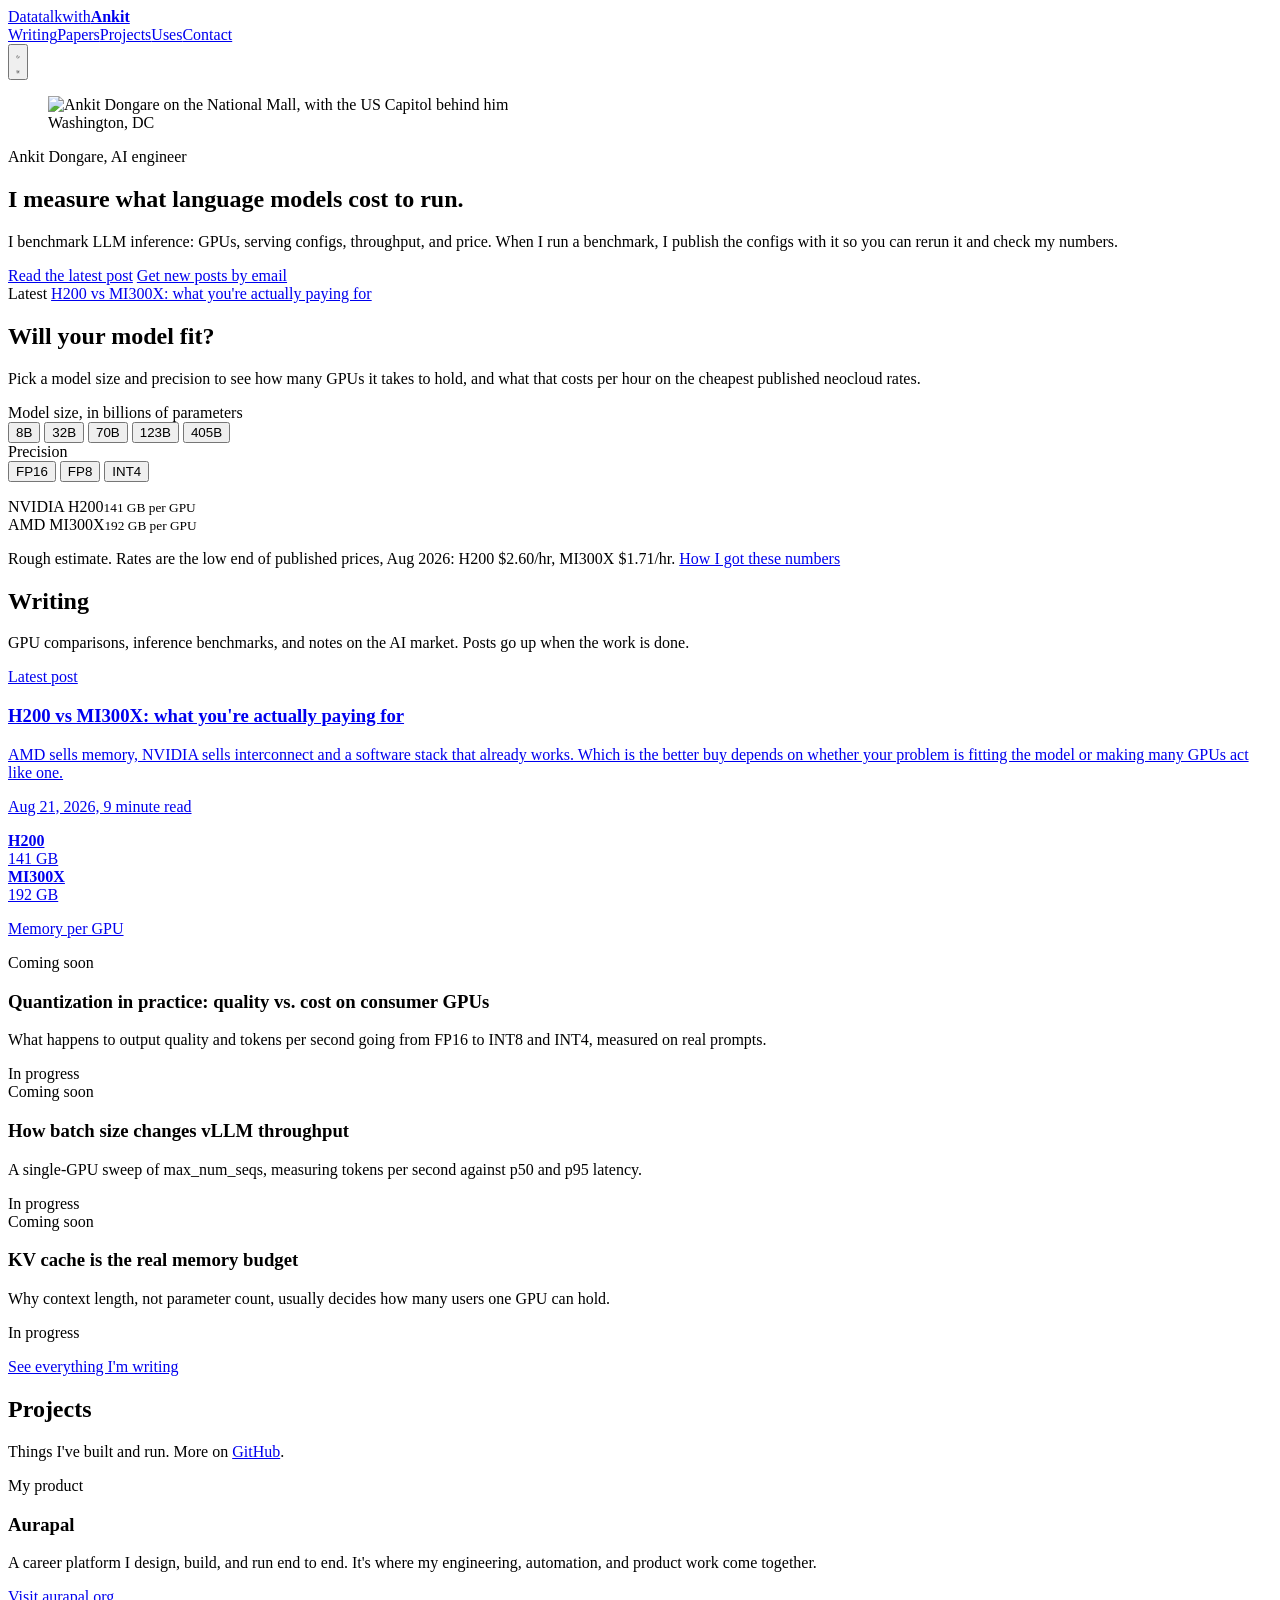
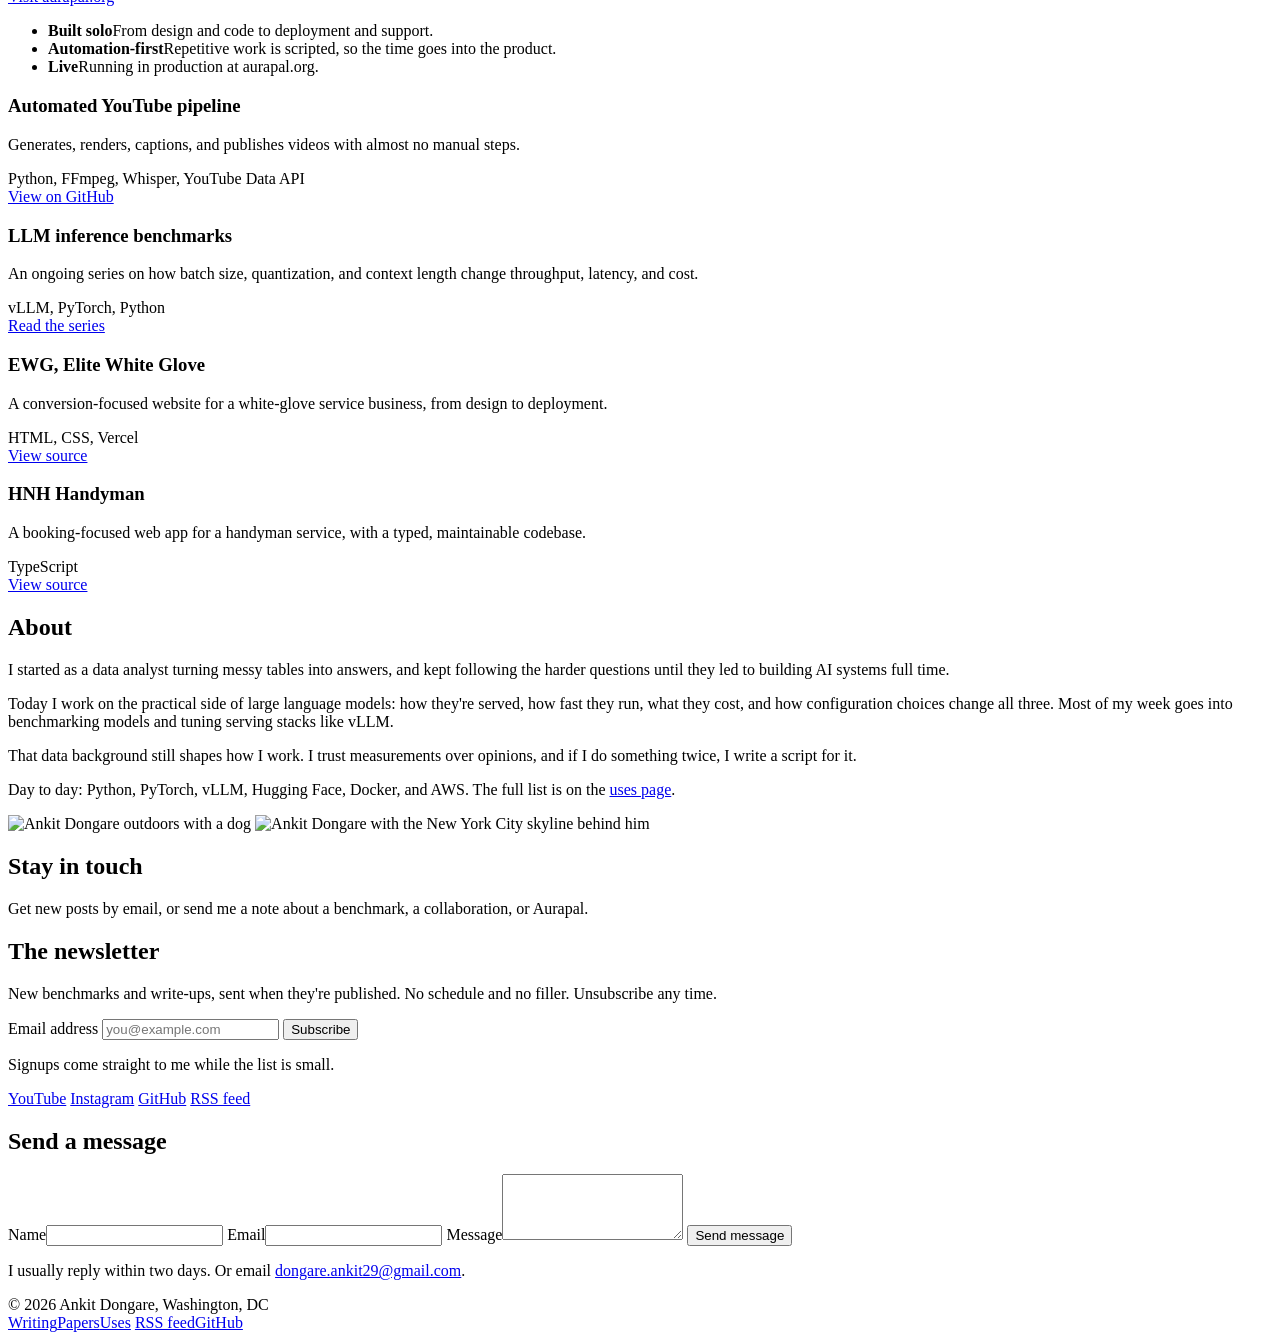
==== datatalkwithankit/index.html @ fe9b24dc "Fix redirect loop: use www as the primary domain Vercel's domain settings already redirect the apex " ====
<!doctype html>
<html lang="en">
<head>
<meta charset="utf-8">
<meta name="viewport" content="width=device-width, initial-scale=1">
<title>Ankit Dongare · AI engineer benchmarking LLM inference</title>
<meta name="description" content="Ankit Dongare is an AI engineer in Washington, DC who benchmarks LLM inference: GPUs, serving configs, throughput and price, published with the configs that produced them.">
<meta name="author" content="Ankit Dongare">
<link rel="canonical" href="https://www.datatalkwithankit.com/">
<meta name="theme-color" content="#0C0B14">
<link rel="icon" href="/favicon.svg" type="image/svg+xml">
<link rel="apple-touch-icon" href="/apple-touch-icon.png">
<link rel="alternate" type="application/rss+xml" title="DatatalkwithAnkit" href="/rss.xml">
<meta property="og:type" content="website">
<meta property="og:site_name" content="DatatalkwithAnkit">
<meta property="og:title" content="Ankit Dongare · AI engineer benchmarking LLM inference">
<meta property="og:description" content="Ankit Dongare is an AI engineer in Washington, DC who benchmarks LLM inference: GPUs, serving configs, throughput and price, published with the configs that produced them.">
<meta property="og:url" content="https://www.datatalkwithankit.com/">
<meta property="og:image" content="https://www.datatalkwithankit.com/og-image.png">
<meta property="og:image:width" content="1200">
<meta property="og:image:height" content="630">
<meta name="twitter:card" content="summary_large_image">
<meta name="twitter:title" content="Ankit Dongare · AI engineer benchmarking LLM inference">
<meta name="twitter:description" content="Ankit Dongare is an AI engineer in Washington, DC who benchmarks LLM inference: GPUs, serving configs, throughput and price, published with the configs that produced them.">
<meta name="twitter:image" content="https://www.datatalkwithankit.com/og-image.png">
<script>try{if(localStorage.getItem('theme')==='light')document.documentElement.setAttribute('data-theme','light')}catch(e){}</script>
<link rel="preconnect" href="https://fonts.googleapis.com">
<link rel="preconnect" href="https://fonts.gstatic.com" crossorigin>
<link rel="stylesheet" href="https://fonts.googleapis.com/css2?family=IBM+Plex+Mono:wght@400;500&family=IBM+Plex+Sans+Condensed:wght@500;600;700&family=IBM+Plex+Sans:ital,wght@0,400;0,500;0,600;1,400&display=swap">
<link rel="stylesheet" href="/style.css">
<script defer src="/_vercel/insights/script.js"></script>
<script type="application/ld+json">{"@context": "https://schema.org", "@type": "Person", "name": "Ankit Dongare", "url": "https://www.datatalkwithankit.com", "jobTitle": "AI Engineer", "image": "https://www.datatalkwithankit.com/images/ankit-hero.jpg", "sameAs": ["https://github.com/Ankycritica", "https://youtube.com/@datatalkwithankit", "https://instagram.com/datatalkwithankit", "https://aurapal.org"]}</script>
</head>
<body>
<header class="site-head">
  <div class="wrap head-inner">
    <a class="wordmark" href="/" aria-label="DatatalkwithAnkit, home">Datatalkwith<b>Ankit</b></a>
    <nav class="nav" aria-label="Main"><a href="/blog">Writing</a><a href="/papers">Papers</a><a href="/#projects">Projects</a><a href="/uses">Uses</a><a href="/#contact">Contact</a></nav>
      <button class="theme" type="button" aria-label="Switch between light and dark theme">
        <svg class="moon" viewBox="0 0 24 24" fill="none" stroke="currentColor" stroke-width="1.8" stroke-linecap="round" stroke-linejoin="round" aria-hidden="true"><path d="M21 12.8A9 9 0 1 1 11.2 3a7 7 0 0 0 9.8 9.8z"/></svg>
        <svg class="sun" viewBox="0 0 24 24" fill="none" stroke="currentColor" stroke-width="1.8" stroke-linecap="round" aria-hidden="true"><circle cx="12" cy="12" r="4.2"/><path d="M12 2v2.2M12 19.8V22M4.9 4.9l1.6 1.6M17.5 17.5l1.6 1.6M2 12h2.2M19.8 12H22M4.9 19.1l1.6-1.6M17.5 6.5l1.6-1.6"/></svg>
      </button>
  </div>
</header>
<main>
<section class="hero">
  <div class="wrap hero-grid">
    <figure class="portrait">
      <img src="/images/ankit-hero.jpg" alt="Ankit Dongare on the National Mall, with the US Capitol behind him" width="1000" height="1250" fetchpriority="high">
      <figcaption>Washington, DC</figcaption>
    </figure>
    <div>
      <p class="hero-who">Ankit Dongare, AI engineer</p>
      <h1>I measure what language models cost to run.</h1>
      <p class="hero-lede">I benchmark LLM inference: GPUs, serving configs, throughput, and price. When I run a benchmark, I publish the configs with it so you can rerun it and check my numbers.</p>
      <div class="hero-actions">
        <a class="btn solid" href="/posts/h200-vs-mi300x">Read the latest post</a>
        <a class="btn" href="#contact">Get new posts by email</a>
      </div>
      <div class="latest">
        <span>Latest</span>
        <a href="/posts/h200-vs-mi300x">H200 vs MI300X: what you're actually paying for</a>
      </div>
    </div>
  </div>
</section>

<section class="section" id="fit-section" aria-labelledby="fit-title">
  <div class="wrap">
    <div class="sec-head">
      <h2 id="fit-title">Will your model fit?</h2>
      <p>Pick a model size and precision to see how many GPUs it takes to hold, and what that costs per hour on the cheapest published neocloud rates.</p>
    </div>
    <div class="fit" id="fit">
      <div class="fit-controls">
        <div>
          <span class="ctl-label" id="lbl-size">Model size, in billions of parameters</span>
          <div class="seg" id="fit-size" role="group" aria-labelledby="lbl-size">
            <button type="button" data-v="8" aria-pressed="false">8B</button>
            <button type="button" data-v="32" aria-pressed="false">32B</button>
            <button type="button" data-v="70" aria-pressed="true">70B</button>
            <button type="button" data-v="123" aria-pressed="false">123B</button>
            <button type="button" data-v="405" aria-pressed="false">405B</button>
          </div>
        </div>
        <div>
          <span class="ctl-label" id="lbl-prec">Precision</span>
          <div class="seg" id="fit-prec" role="group" aria-labelledby="lbl-prec">
            <button type="button" data-v="fp16" aria-pressed="true">FP16</button>
            <button type="button" data-v="fp8" aria-pressed="false">FP8</button>
            <button type="button" data-v="int4" aria-pressed="false">INT4</button>
          </div>
        </div>
      </div>
      <p class="fit-need" id="fit-need" aria-live="polite"></p>
      <div class="fit-row h200" id="fit-h200">
        <div class="fit-name">NVIDIA H200<small>141 GB per GPU</small></div>
        <div class="fit-blocks"></div>
        <div class="fit-out"></div>
      </div>
      <div class="fit-row mi" id="fit-mi">
        <div class="fit-name">AMD MI300X<small>192 GB per GPU</small></div>
        <div class="fit-blocks"></div>
        <div class="fit-out"></div>
      </div>
      <div class="fit-foot">
        <p id="fit-best" aria-live="polite"></p>
        <p>Rough estimate. Rates are the low end of published prices, Aug 2026: H200 $2.60/hr, MI300X $1.71/hr. <a class="link" href="/posts/h200-vs-mi300x">How I got these numbers</a></p>
      </div>
    </div>
  </div>
</section>

<section class="section" id="writing" aria-labelledby="writing-title">
  <div class="wrap">
    <div class="sec-head">
      <h2 id="writing-title">Writing</h2>
      <p>GPU comparisons, inference benchmarks, and notes on the AI market. Posts go up when the work is done.</p>
    </div>
    <a class="feature" href="/posts/h200-vs-mi300x">
      <div>
        <p class="kicker">Latest post</p>
        <h3>H200 vs MI300X: what you're actually paying for</h3>
        <p>AMD sells memory, NVIDIA sells interconnect and a software stack that already works. Which is the better buy depends on whether your problem is fitting the model or making many GPUs act like one.</p>
        <p class="byline">Aug 21, 2026, 9 minute read</p>
      </div>
      <div class="mini-chart" aria-label="Memory per GPU: H200 141 GB, MI300X 192 GB">
        <div class="mc-row"><b>H200</b><div class="mc-track"><div class="mc-fill v" style="width:73%"></div></div><span>141 GB</span></div>
        <div class="mc-row"><b>MI300X</b><div class="mc-track"><div class="mc-fill c" style="width:100%"></div></div><span>192 GB</span></div>
        <p class="mc-cap">Memory per GPU</p>
      </div>
    </a>
    <div class="posts">
<div class="post-row" data-tags="quantization benchmarking">
  <span class="when">Coming soon</span>
  <div><h3>Quantization in practice: quality vs. cost on consumer GPUs</h3><p>What happens to output quality and tokens per second going from FP16 to INT8 and INT4, measured on real prompts.</p></div>
  <span class="status">In progress</span>
</div>
<div class="post-row" data-tags="vllm benchmarking">
  <span class="when">Coming soon</span>
  <div><h3>How batch size changes vLLM throughput</h3><p>A single-GPU sweep of max_num_seqs, measuring tokens per second against p50 and p95 latency.</p></div>
  <span class="status">In progress</span>
</div>
<div class="post-row" data-tags="vllm memory">
  <span class="when">Coming soon</span>
  <div><h3>KV cache is the real memory budget</h3><p>Why context length, not parameter count, usually decides how many users one GPU can hold.</p></div>
  <span class="status">In progress</span>
</div>
    </div>
    <p class="more"><a class="link" href="/blog">See everything I'm writing</a></p>
  </div>
</section>

<section class="section" id="projects" aria-labelledby="projects-title">
  <div class="wrap">
    <div class="sec-head">
      <h2 id="projects-title">Projects</h2>
      <p>Things I've built and run. More on <a class="link" href="https://github.com/Ankycritica">GitHub</a>.</p>
    </div>
    <div class="aurapal">
      <div>
        <p class="kicker">My product</p>
        <h3>Aurapal</h3>
        <p>A career platform I design, build, and run end to end. It's where my engineering, automation, and product work come together.</p>
        <a class="btn solid" href="https://aurapal.org">Visit aurapal.org</a>
      </div>
      <ul>
        <li><strong>Built solo</strong>From design and code to deployment and support.</li>
        <li><strong>Automation-first</strong>Repetitive work is scripted, so the time goes into the product.</li>
        <li><strong>Live</strong>Running in production at aurapal.org.</li>
      </ul>
    </div>
    <div class="proj">
      <h3>Automated YouTube pipeline</h3>
      <div><p>Generates, renders, captions, and publishes videos with almost no manual steps.</p><span class="tech">Python, FFmpeg, Whisper, YouTube Data API</span></div>
      <a class="link" href="https://github.com/Ankycritica">View on GitHub</a>
    </div>
    <div class="proj">
      <h3>LLM inference benchmarks</h3>
      <div><p>An ongoing series on how batch size, quantization, and context length change throughput, latency, and cost.</p><span class="tech">vLLM, PyTorch, Python</span></div>
      <a class="link" href="/blog">Read the series</a>
    </div>
    <div class="proj">
      <h3>EWG, Elite White Glove</h3>
      <div><p>A conversion-focused website for a white-glove service business, from design to deployment.</p><span class="tech">HTML, CSS, Vercel</span></div>
      <a class="link" href="https://github.com/Ankycritica/EWG">View source</a>
    </div>
    <div class="proj">
      <h3>HNH Handyman</h3>
      <div><p>A booking-focused web app for a handyman service, with a typed, maintainable codebase.</p><span class="tech">TypeScript</span></div>
      <a class="link" href="https://github.com/Ankycritica/hnhHandyman">View source</a>
    </div>
  </div>
</section>

<section class="section" id="about" aria-labelledby="about-title">
  <div class="wrap">
    <div class="sec-head"><h2 id="about-title">About</h2></div>
    <div class="about-grid">
      <div class="about-text">
        <p>I started as a data analyst turning messy tables into answers, and kept following the harder questions until they led to building AI systems full time.</p>
        <p>Today I work on the practical side of large language models: how they're served, how fast they run, what they cost, and how configuration choices change all three. Most of my week goes into benchmarking models and tuning serving stacks like vLLM.</p>
        <p>That data background still shapes how I work. I trust measurements over opinions, and if I do something twice, I write a script for it.</p>
        <p class="stack-line">Day to day: Python, PyTorch, vLLM, Hugging Face, Docker, and AWS. The full list is on the <a class="link" href="/uses">uses page</a>.</p>
      </div>
      <div class="about-photos">
        <img src="/images/ankit-2.jpg" alt="Ankit Dongare outdoors with a dog" width="1600" height="1152" loading="lazy">
        <img src="/images/ankit-3.jpg" alt="Ankit Dongare with the New York City skyline behind him" width="1600" height="1152" loading="lazy">
      </div>
    </div>
  </div>
</section>

<section class="section" id="contact" aria-labelledby="contact-title">
  <div class="wrap">
    <div class="sec-head">
      <h2 id="contact-title">Stay in touch</h2>
      <p>Get new posts by email, or send me a note about a benchmark, a collaboration, or Aurapal.</p>
    </div>
    <div class="connect">
      <div class="panel" id="newsletter">
        <h2>The newsletter</h2>
        <p>New benchmarks and write-ups, sent when they're published. No schedule and no filler. Unsubscribe any time.</p>
        <form id="subscribe" class="inline-form" novalidate>
          <label class="sr-only" for="sub-email">Email address</label>
          <input id="sub-email" type="email" placeholder="you@example.com" autocomplete="email">
          <button class="btn solid" type="submit">Subscribe</button>
        </form>
        <p class="note">Signups come straight to me while the list is small.</p>
        <div class="socials">
          <a href="https://youtube.com/@datatalkwithankit">YouTube</a>
          <a href="https://instagram.com/datatalkwithankit">Instagram</a>
          <a href="https://github.com/Ankycritica">GitHub</a>
          <a href="/rss.xml">RSS feed</a>
        </div>
      </div>
      <form class="panel" id="contact-form" novalidate>
        <h2>Send a message</h2>
        <label class="field"><span>Name</span><input name="name" type="text" autocomplete="name"></label>
        <label class="field"><span>Email</span><input name="email" type="email" autocomplete="email"></label>
        <label class="field"><span>Message</span><textarea name="message" rows="4"></textarea></label>
        <button class="btn solid" type="submit">Send message</button>
        <p class="note">I usually reply within two days. Or email <a class="link" href="mailto:dongare.ankit29@gmail.com">dongare.ankit29@gmail.com</a>.</p>
      </form>
    </div>
  </div>
</section>
</main>
<footer class="site-foot">
  <div class="wrap foot-inner">
    <span>&copy; 2026 Ankit Dongare, Washington, DC</span>
    <nav aria-label="Footer">
      <a href="/blog">Writing</a><a href="/papers">Papers</a><a href="/uses">Uses</a>
      <a href="/rss.xml">RSS feed</a><a href="https://github.com/Ankycritica">GitHub</a>
    </nav>
  </div>
</footer>
<script src="/site.js" defer></script>
</body>
</html>
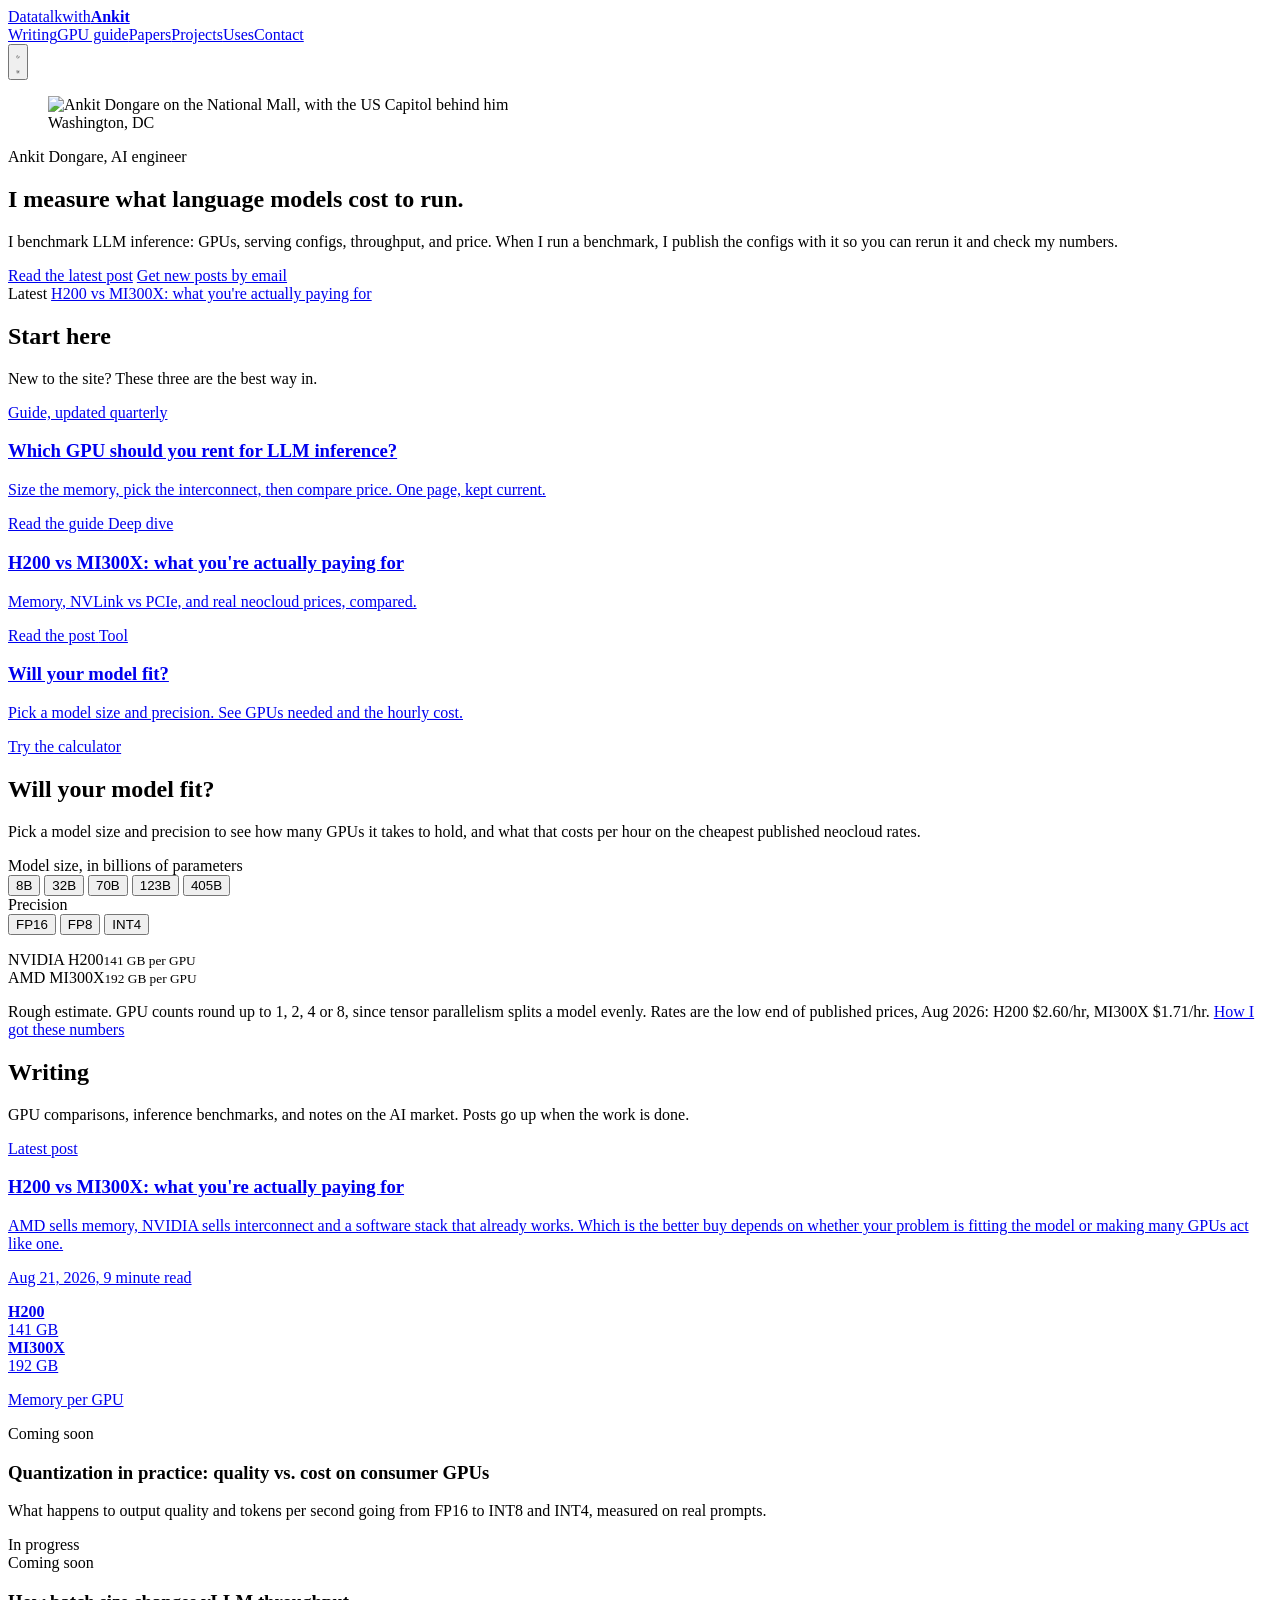
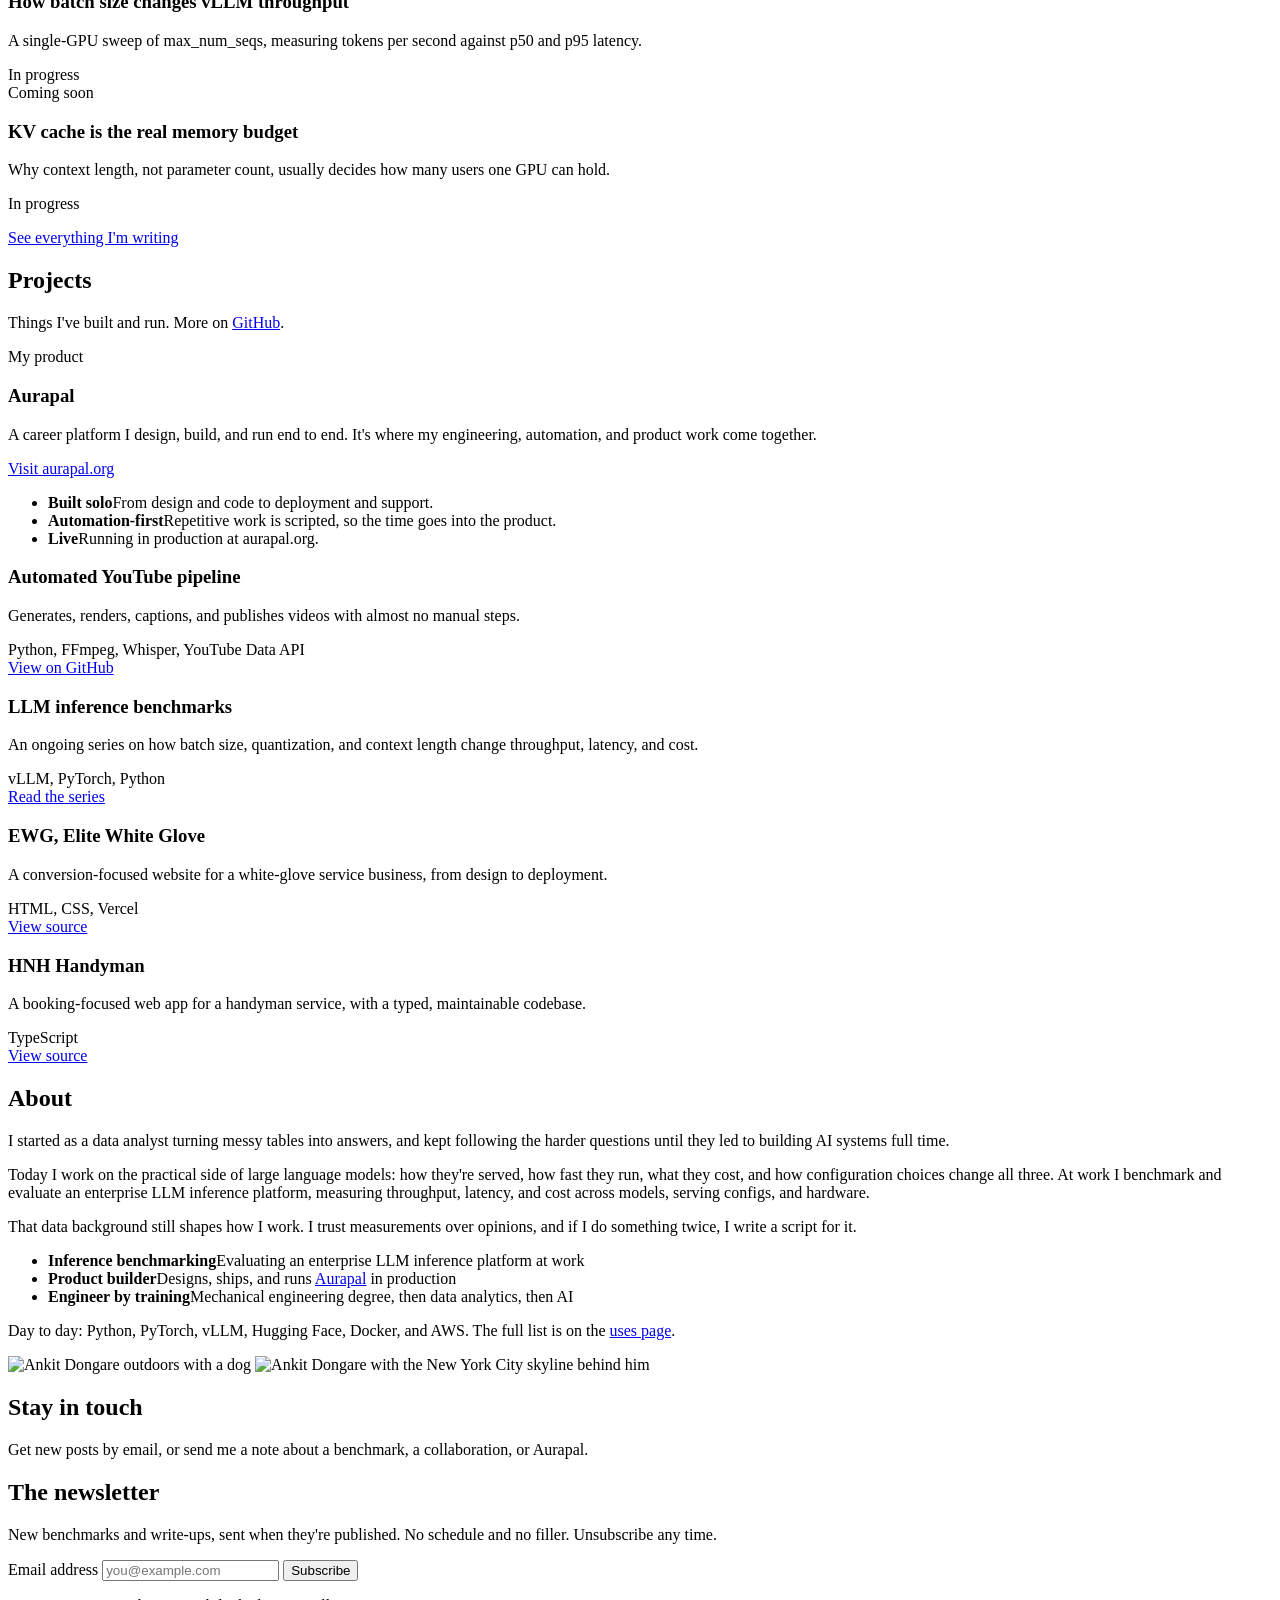
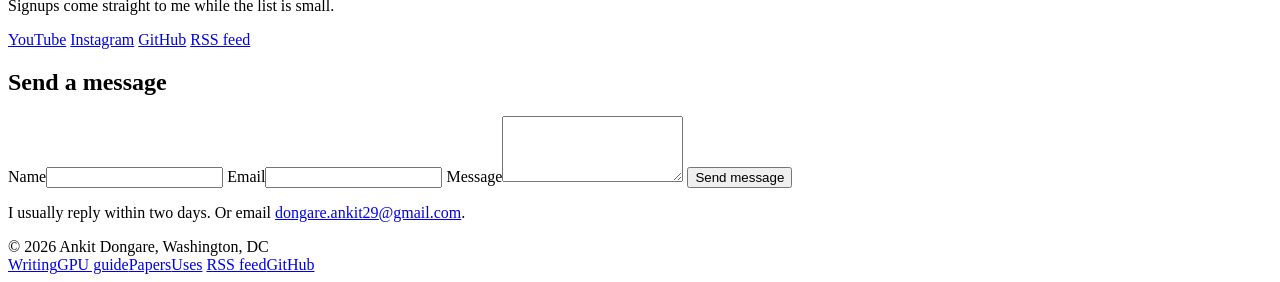
==== commit 0208b1a2: "Add GPU guide, Start here section, and credentials in About - New living guide at /gpu-guide: memory" ====
--- a/datatalkwithankit/index.html
+++ b/datatalkwithankit/index.html
@@ -35,7 +35,7 @@
 <header class="site-head">
   <div class="wrap head-inner">
     <a class="wordmark" href="/" aria-label="DatatalkwithAnkit, home">Datatalkwith<b>Ankit</b></a>
-    <nav class="nav" aria-label="Main"><a href="/blog">Writing</a><a href="/papers">Papers</a><a href="/#projects">Projects</a><a href="/uses">Uses</a><a href="/#contact">Contact</a></nav>
+    <nav class="nav" aria-label="Main"><a href="/blog">Writing</a><a href="/gpu-guide">GPU guide</a><a href="/papers">Papers</a><a href="/#projects">Projects</a><a href="/uses">Uses</a><a href="/#contact">Contact</a></nav>
       <button class="theme" type="button" aria-label="Switch between light and dark theme">
         <svg class="moon" viewBox="0 0 24 24" fill="none" stroke="currentColor" stroke-width="1.8" stroke-linecap="round" stroke-linejoin="round" aria-hidden="true"><path d="M21 12.8A9 9 0 1 1 11.2 3a7 7 0 0 0 9.8 9.8z"/></svg>
         <svg class="sun" viewBox="0 0 24 24" fill="none" stroke="currentColor" stroke-width="1.8" stroke-linecap="round" aria-hidden="true"><circle cx="12" cy="12" r="4.2"/><path d="M12 2v2.2M12 19.8V22M4.9 4.9l1.6 1.6M17.5 17.5l1.6 1.6M2 12h2.2M19.8 12H22M4.9 19.1l1.6-1.6M17.5 6.5l1.6-1.6"/></svg>
@@ -61,6 +61,35 @@
         <span>Latest</span>
         <a href="/posts/h200-vs-mi300x">H200 vs MI300X: what you're actually paying for</a>
       </div>
+    </div>
+  </div>
+</section>
+
+<section class="section start" aria-labelledby="start-title">
+  <div class="wrap">
+    <div class="sec-head">
+      <h2 id="start-title">Start here</h2>
+      <p>New to the site? These three are the best way in.</p>
+    </div>
+    <div class="start-grid">
+      <a class="start-card" href="/gpu-guide">
+        <span class="kicker">Guide, updated quarterly</span>
+        <h3>Which GPU should you rent for LLM inference?</h3>
+        <p>Size the memory, pick the interconnect, then compare price. One page, kept current.</p>
+        <span class="go">Read the guide</span>
+      </a>
+      <a class="start-card" href="/posts/h200-vs-mi300x">
+        <span class="kicker">Deep dive</span>
+        <h3>H200 vs MI300X: what you're actually paying for</h3>
+        <p>Memory, NVLink vs PCIe, and real neocloud prices, compared.</p>
+        <span class="go">Read the post</span>
+      </a>
+      <a class="start-card" href="#fit-section">
+        <span class="kicker">Tool</span>
+        <h3>Will your model fit?</h3>
+        <p>Pick a model size and precision. See GPUs needed and the hourly cost.</p>
+        <span class="go">Try the calculator</span>
+      </a>
     </div>
   </div>
 </section>
@@ -105,7 +134,7 @@
       </div>
       <div class="fit-foot">
         <p id="fit-best" aria-live="polite"></p>
-        <p>Rough estimate. Rates are the low end of published prices, Aug 2026: H200 $2.60/hr, MI300X $1.71/hr. <a class="link" href="/posts/h200-vs-mi300x">How I got these numbers</a></p>
+        <p>Rough estimate. GPU counts round up to 1, 2, 4 or 8, since tensor parallelism splits a model evenly. Rates are the low end of published prices, Aug 2026: H200 $2.60/hr, MI300X $1.71/hr. <a class="link" href="/posts/h200-vs-mi300x">How I got these numbers</a></p>
       </div>
     </div>
   </div>
@@ -199,8 +228,13 @@
     <div class="about-grid">
       <div class="about-text">
         <p>I started as a data analyst turning messy tables into answers, and kept following the harder questions until they led to building AI systems full time.</p>
-        <p>Today I work on the practical side of large language models: how they're served, how fast they run, what they cost, and how configuration choices change all three. Most of my week goes into benchmarking models and tuning serving stacks like vLLM.</p>
+        <p>Today I work on the practical side of large language models: how they're served, how fast they run, what they cost, and how configuration choices change all three. At work I benchmark and evaluate an enterprise LLM inference platform, measuring throughput, latency, and cost across models, serving configs, and hardware.</p>
         <p>That data background still shapes how I work. I trust measurements over opinions, and if I do something twice, I write a script for it.</p>
+        <ul class="creds">
+          <li><strong>Inference benchmarking</strong>Evaluating an enterprise LLM inference platform at work</li>
+          <li><strong>Product builder</strong>Designs, ships, and runs <a class="link" href="https://aurapal.org">Aurapal</a> in production</li>
+          <li><strong>Engineer by training</strong>Mechanical engineering degree, then data analytics, then AI</li>
+        </ul>
         <p class="stack-line">Day to day: Python, PyTorch, vLLM, Hugging Face, Docker, and AWS. The full list is on the <a class="link" href="/uses">uses page</a>.</p>
       </div>
       <div class="about-photos">
@@ -250,7 +284,7 @@
   <div class="wrap foot-inner">
     <span>&copy; 2026 Ankit Dongare, Washington, DC</span>
     <nav aria-label="Footer">
-      <a href="/blog">Writing</a><a href="/papers">Papers</a><a href="/uses">Uses</a>
+      <a href="/blog">Writing</a><a href="/gpu-guide">GPU guide</a><a href="/papers">Papers</a><a href="/uses">Uses</a>
       <a href="/rss.xml">RSS feed</a><a href="https://github.com/Ankycritica">GitHub</a>
     </nav>
   </div>
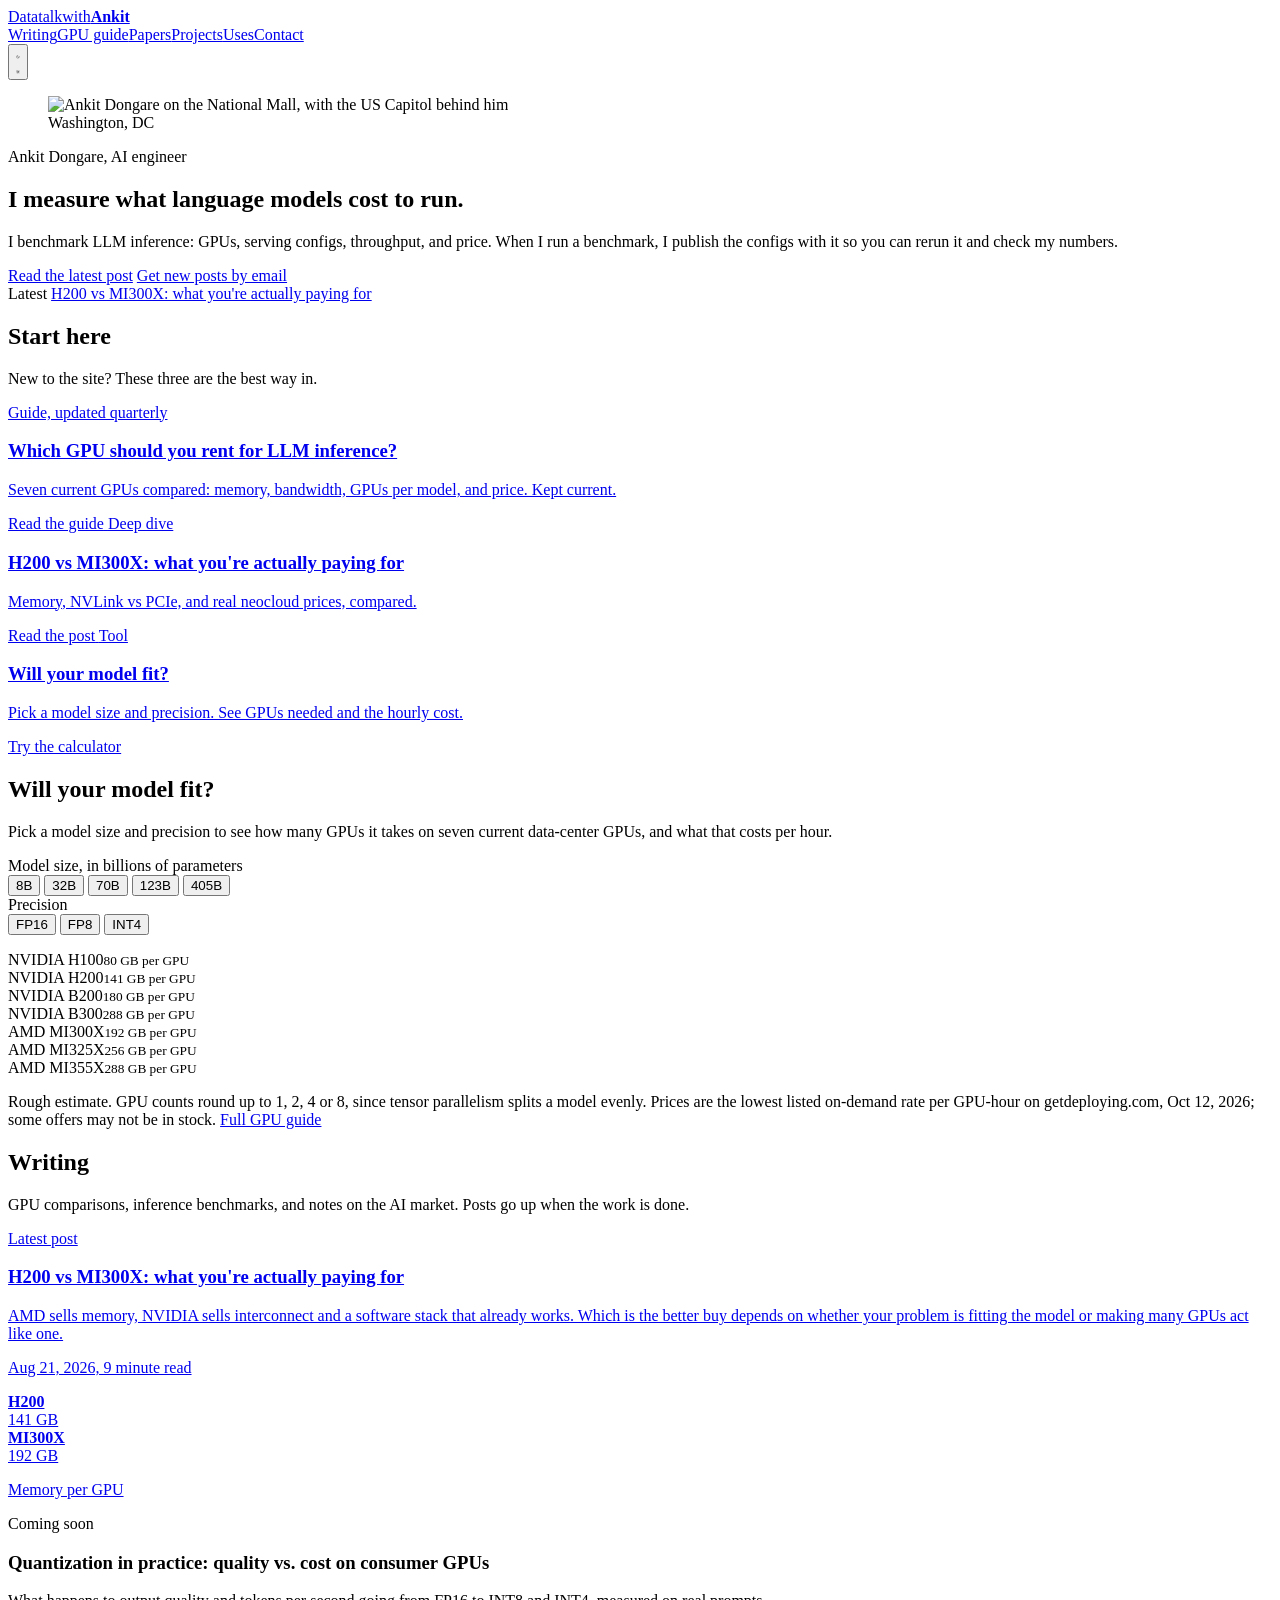
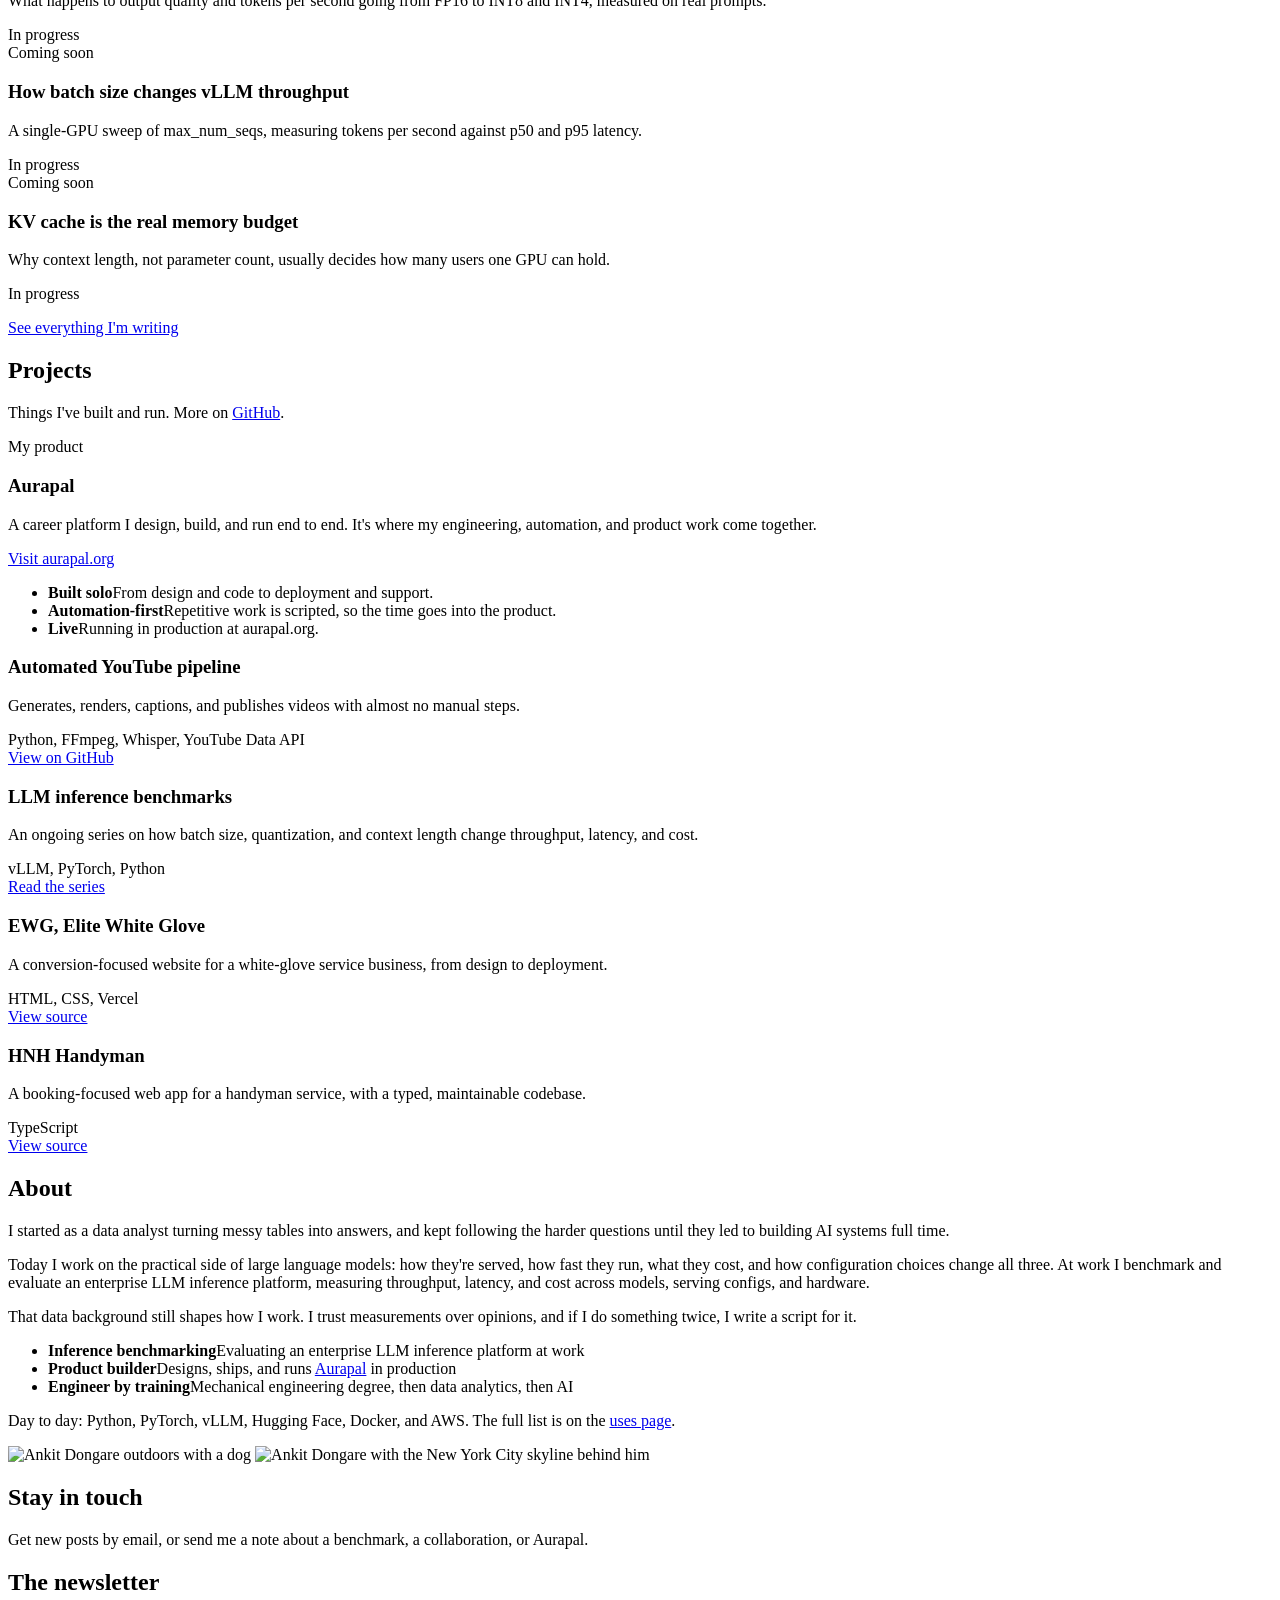
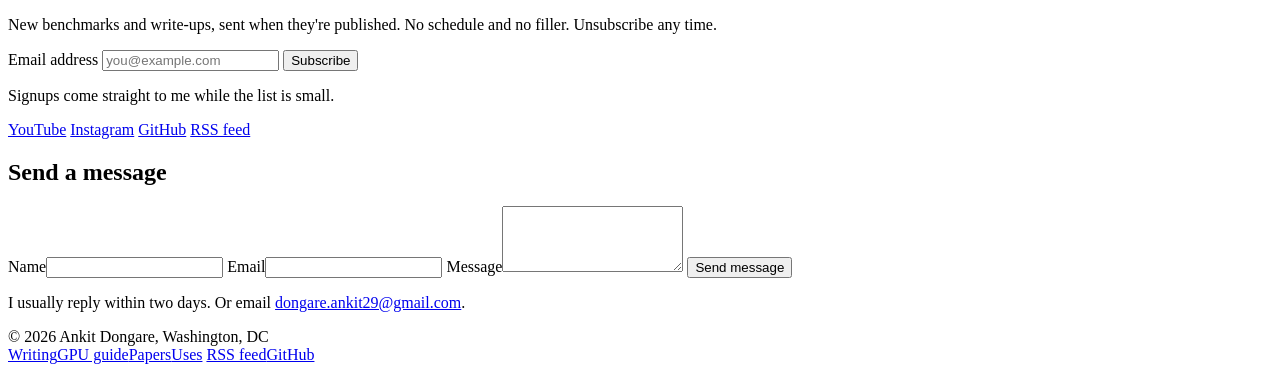
==== commit 683db9c0: "Cover 7 GPUs: add B200, B300, MI325X, MI355X - One GPU data list drives the calculator and the guide" ====
--- a/datatalkwithankit/index.html
+++ b/datatalkwithankit/index.html
@@ -75,7 +75,7 @@
       <a class="start-card" href="/gpu-guide">
         <span class="kicker">Guide, updated quarterly</span>
         <h3>Which GPU should you rent for LLM inference?</h3>
-        <p>Size the memory, pick the interconnect, then compare price. One page, kept current.</p>
+        <p>Seven current GPUs compared: memory, bandwidth, GPUs per model, and price. Kept current.</p>
         <span class="go">Read the guide</span>
       </a>
       <a class="start-card" href="/posts/h200-vs-mi300x">
@@ -98,7 +98,7 @@
   <div class="wrap">
     <div class="sec-head">
       <h2 id="fit-title">Will your model fit?</h2>
-      <p>Pick a model size and precision to see how many GPUs it takes to hold, and what that costs per hour on the cheapest published neocloud rates.</p>
+      <p>Pick a model size and precision to see how many GPUs it takes on seven current data-center GPUs, and what that costs per hour.</p>
     </div>
     <div class="fit" id="fit">
       <div class="fit-controls">
@@ -122,19 +122,44 @@
         </div>
       </div>
       <p class="fit-need" id="fit-need" aria-live="polite"></p>
-      <div class="fit-row h200" id="fit-h200">
+      <div class="fit-row nv" data-name="NVIDIA H100" data-mem="80" data-rate="1.71">
+        <div class="fit-name">NVIDIA H100<small>80 GB per GPU</small></div>
+        <div class="fit-blocks"></div>
+        <div class="fit-out"></div>
+      </div>
+      <div class="fit-row nv" data-name="NVIDIA H200" data-mem="141" data-rate="2.09">
         <div class="fit-name">NVIDIA H200<small>141 GB per GPU</small></div>
         <div class="fit-blocks"></div>
         <div class="fit-out"></div>
       </div>
-      <div class="fit-row mi" id="fit-mi">
+      <div class="fit-row nv" data-name="NVIDIA B200" data-mem="180" data-rate="3.75">
+        <div class="fit-name">NVIDIA B200<small>180 GB per GPU</small></div>
+        <div class="fit-blocks"></div>
+        <div class="fit-out"></div>
+      </div>
+      <div class="fit-row nv" data-name="NVIDIA B300" data-mem="288" data-rate="4.99">
+        <div class="fit-name">NVIDIA B300<small>288 GB per GPU</small></div>
+        <div class="fit-blocks"></div>
+        <div class="fit-out"></div>
+      </div>
+      <div class="fit-row amd" data-name="AMD MI300X" data-mem="192" data-rate="2.39">
         <div class="fit-name">AMD MI300X<small>192 GB per GPU</small></div>
+        <div class="fit-blocks"></div>
+        <div class="fit-out"></div>
+      </div>
+      <div class="fit-row amd" data-name="AMD MI325X" data-mem="256" data-rate="2.25">
+        <div class="fit-name">AMD MI325X<small>256 GB per GPU</small></div>
+        <div class="fit-blocks"></div>
+        <div class="fit-out"></div>
+      </div>
+      <div class="fit-row amd" data-name="AMD MI355X" data-mem="288" data-rate="5.99">
+        <div class="fit-name">AMD MI355X<small>288 GB per GPU</small></div>
         <div class="fit-blocks"></div>
         <div class="fit-out"></div>
       </div>
       <div class="fit-foot">
         <p id="fit-best" aria-live="polite"></p>
-        <p>Rough estimate. GPU counts round up to 1, 2, 4 or 8, since tensor parallelism splits a model evenly. Rates are the low end of published prices, Aug 2026: H200 $2.60/hr, MI300X $1.71/hr. <a class="link" href="/posts/h200-vs-mi300x">How I got these numbers</a></p>
+        <p>Rough estimate. GPU counts round up to 1, 2, 4 or 8, since tensor parallelism splits a model evenly. Prices are the lowest listed on-demand rate per GPU-hour on getdeploying.com, Oct 12, 2026; some offers may not be in stock. <a class="link" href="/gpu-guide">Full GPU guide</a></p>
       </div>
     </div>
   </div>
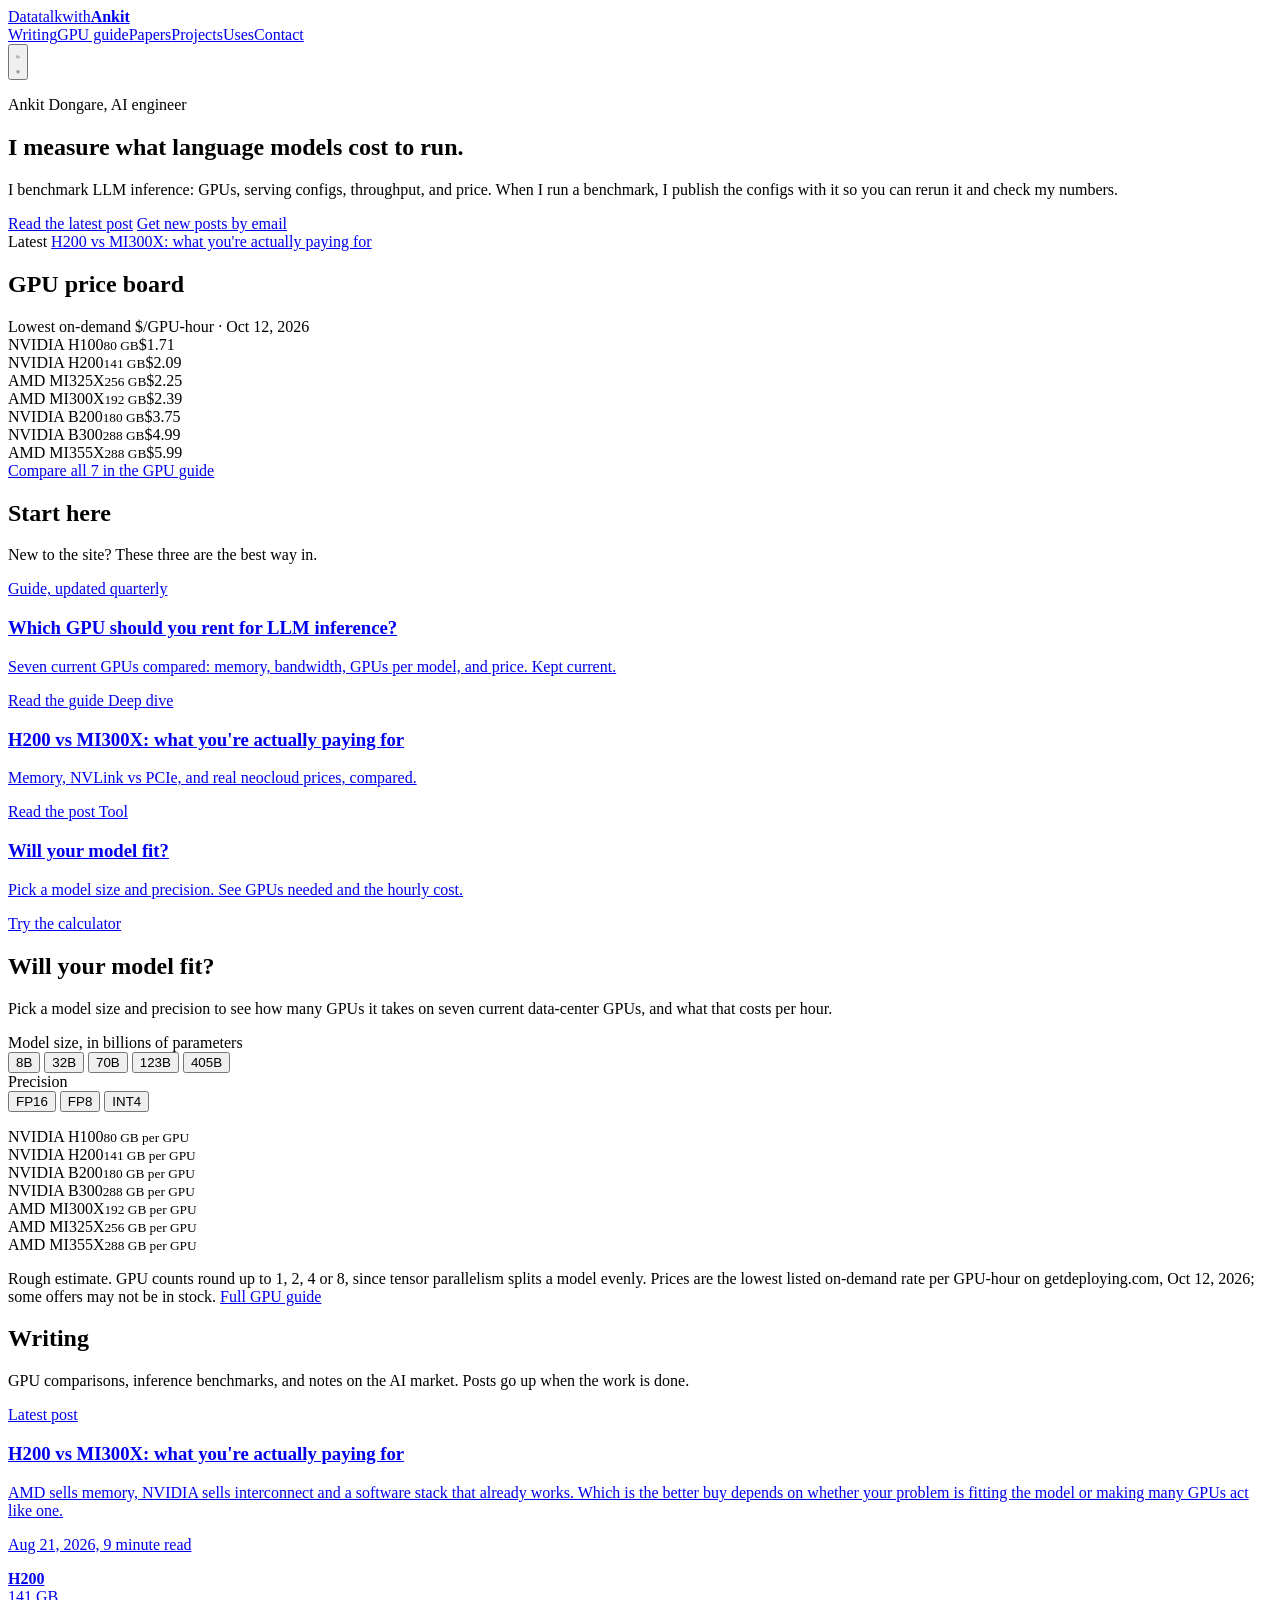
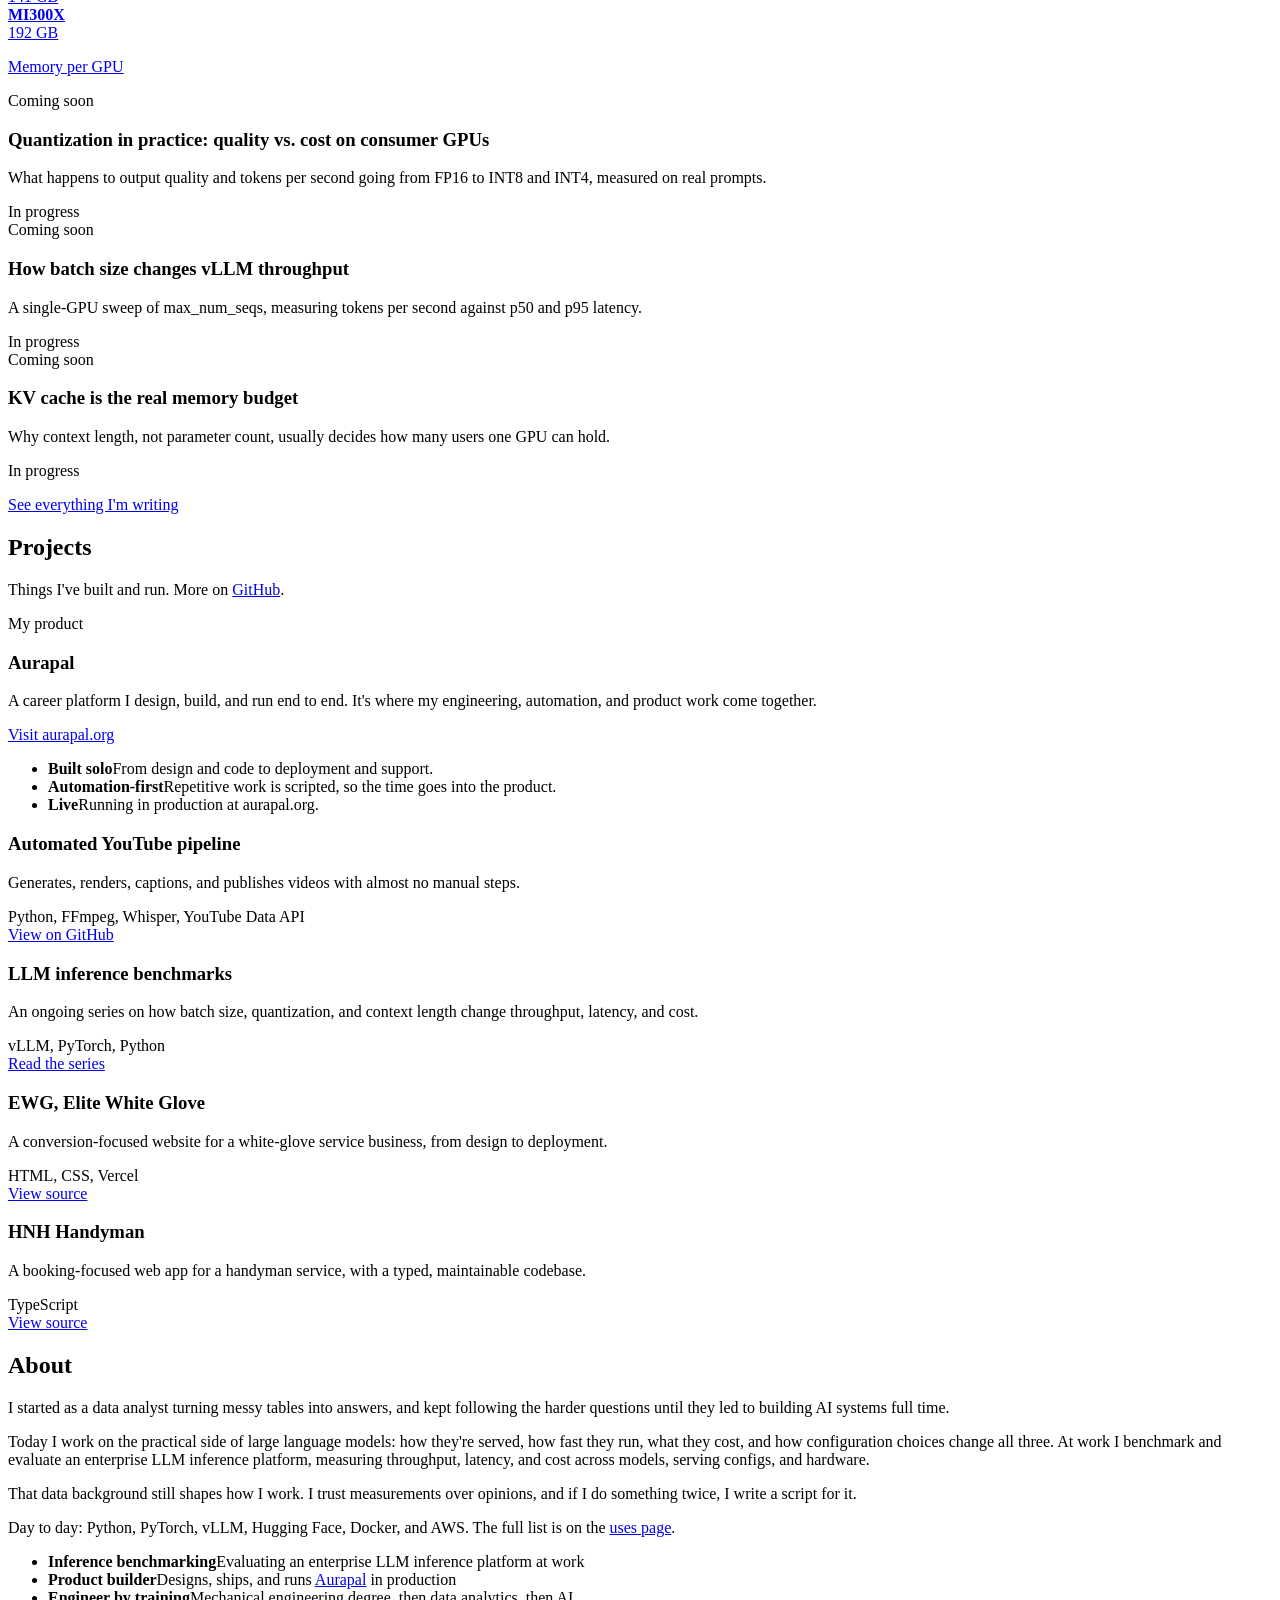
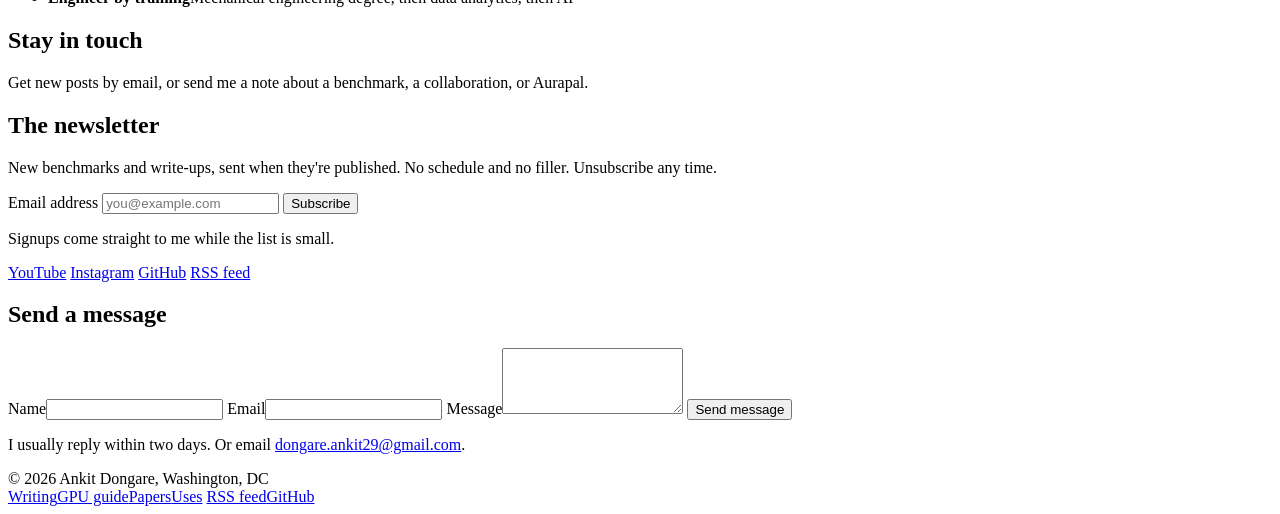
==== commit 5b4628a9: "Remove personal photos; add GPU price board to the hero - Hero shows a live price board for 7 GPUs i" ====
--- a/datatalkwithankit/index.html
+++ b/datatalkwithankit/index.html
@@ -29,7 +29,7 @@
 <link rel="stylesheet" href="https://fonts.googleapis.com/css2?family=IBM+Plex+Mono:wght@400;500&family=IBM+Plex+Sans+Condensed:wght@500;600;700&family=IBM+Plex+Sans:ital,wght@0,400;0,500;0,600;1,400&display=swap">
 <link rel="stylesheet" href="/style.css">
 <script defer src="/_vercel/insights/script.js"></script>
-<script type="application/ld+json">{"@context": "https://schema.org", "@type": "Person", "name": "Ankit Dongare", "url": "https://www.datatalkwithankit.com", "jobTitle": "AI Engineer", "image": "https://www.datatalkwithankit.com/images/ankit-hero.jpg", "sameAs": ["https://github.com/Ankycritica", "https://youtube.com/@datatalkwithankit", "https://instagram.com/datatalkwithankit", "https://aurapal.org"]}</script>
+<script type="application/ld+json">{"@context": "https://schema.org", "@type": "Person", "name": "Ankit Dongare", "url": "https://www.datatalkwithankit.com", "jobTitle": "AI Engineer", "sameAs": ["https://github.com/Ankycritica", "https://youtube.com/@datatalkwithankit", "https://instagram.com/datatalkwithankit", "https://aurapal.org"]}</script>
 </head>
 <body>
 <header class="site-head">
@@ -45,10 +45,6 @@
 <main>
 <section class="hero">
   <div class="wrap hero-grid">
-    <figure class="portrait">
-      <img src="/images/ankit-hero.jpg" alt="Ankit Dongare on the National Mall, with the US Capitol behind him" width="1000" height="1250" fetchpriority="high">
-      <figcaption>Washington, DC</figcaption>
-    </figure>
     <div>
       <p class="hero-who">Ankit Dongare, AI engineer</p>
       <h1>I measure what language models cost to run.</h1>
@@ -62,6 +58,20 @@
         <a href="/posts/h200-vs-mi300x">H200 vs MI300X: what you're actually paying for</a>
       </div>
     </div>
+    <aside class="board" aria-labelledby="board-title">
+      <div class="board-head">
+        <h2 id="board-title">GPU price board</h2>
+        <span>Lowest on-demand $/GPU-hour &middot; Oct 12, 2026</span>
+      </div>
+      <div class="board-row nv"><span class="bn">NVIDIA H100<small>80 GB</small></span><span class="bb"><i style="width:29%"></i></span><span class="bp">$1.71</span></div>
+      <div class="board-row nv"><span class="bn">NVIDIA H200<small>141 GB</small></span><span class="bb"><i style="width:35%"></i></span><span class="bp">$2.09</span></div>
+      <div class="board-row amd"><span class="bn">AMD MI325X<small>256 GB</small></span><span class="bb"><i style="width:38%"></i></span><span class="bp">$2.25</span></div>
+      <div class="board-row amd"><span class="bn">AMD MI300X<small>192 GB</small></span><span class="bb"><i style="width:40%"></i></span><span class="bp">$2.39</span></div>
+      <div class="board-row nv"><span class="bn">NVIDIA B200<small>180 GB</small></span><span class="bb"><i style="width:63%"></i></span><span class="bp">$3.75</span></div>
+      <div class="board-row nv"><span class="bn">NVIDIA B300<small>288 GB</small></span><span class="bb"><i style="width:83%"></i></span><span class="bp">$4.99</span></div>
+      <div class="board-row amd"><span class="bn">AMD MI355X<small>288 GB</small></span><span class="bb"><i style="width:100%"></i></span><span class="bp">$5.99</span></div>
+      <a class="board-link" href="/gpu-guide">Compare all 7 in the GPU guide</a>
+    </aside>
   </div>
 </section>
 
@@ -255,16 +265,14 @@
         <p>I started as a data analyst turning messy tables into answers, and kept following the harder questions until they led to building AI systems full time.</p>
         <p>Today I work on the practical side of large language models: how they're served, how fast they run, what they cost, and how configuration choices change all three. At work I benchmark and evaluate an enterprise LLM inference platform, measuring throughput, latency, and cost across models, serving configs, and hardware.</p>
         <p>That data background still shapes how I work. I trust measurements over opinions, and if I do something twice, I write a script for it.</p>
+        <p class="stack-line">Day to day: Python, PyTorch, vLLM, Hugging Face, Docker, and AWS. The full list is on the <a class="link" href="/uses">uses page</a>.</p>
+      </div>
+      <div>
         <ul class="creds">
           <li><strong>Inference benchmarking</strong>Evaluating an enterprise LLM inference platform at work</li>
           <li><strong>Product builder</strong>Designs, ships, and runs <a class="link" href="https://aurapal.org">Aurapal</a> in production</li>
           <li><strong>Engineer by training</strong>Mechanical engineering degree, then data analytics, then AI</li>
         </ul>
-        <p class="stack-line">Day to day: Python, PyTorch, vLLM, Hugging Face, Docker, and AWS. The full list is on the <a class="link" href="/uses">uses page</a>.</p>
-      </div>
-      <div class="about-photos">
-        <img src="/images/ankit-2.jpg" alt="Ankit Dongare outdoors with a dog" width="1600" height="1152" loading="lazy">
-        <img src="/images/ankit-3.jpg" alt="Ankit Dongare with the New York City skyline behind him" width="1600" height="1152" loading="lazy">
       </div>
     </div>
   </div>
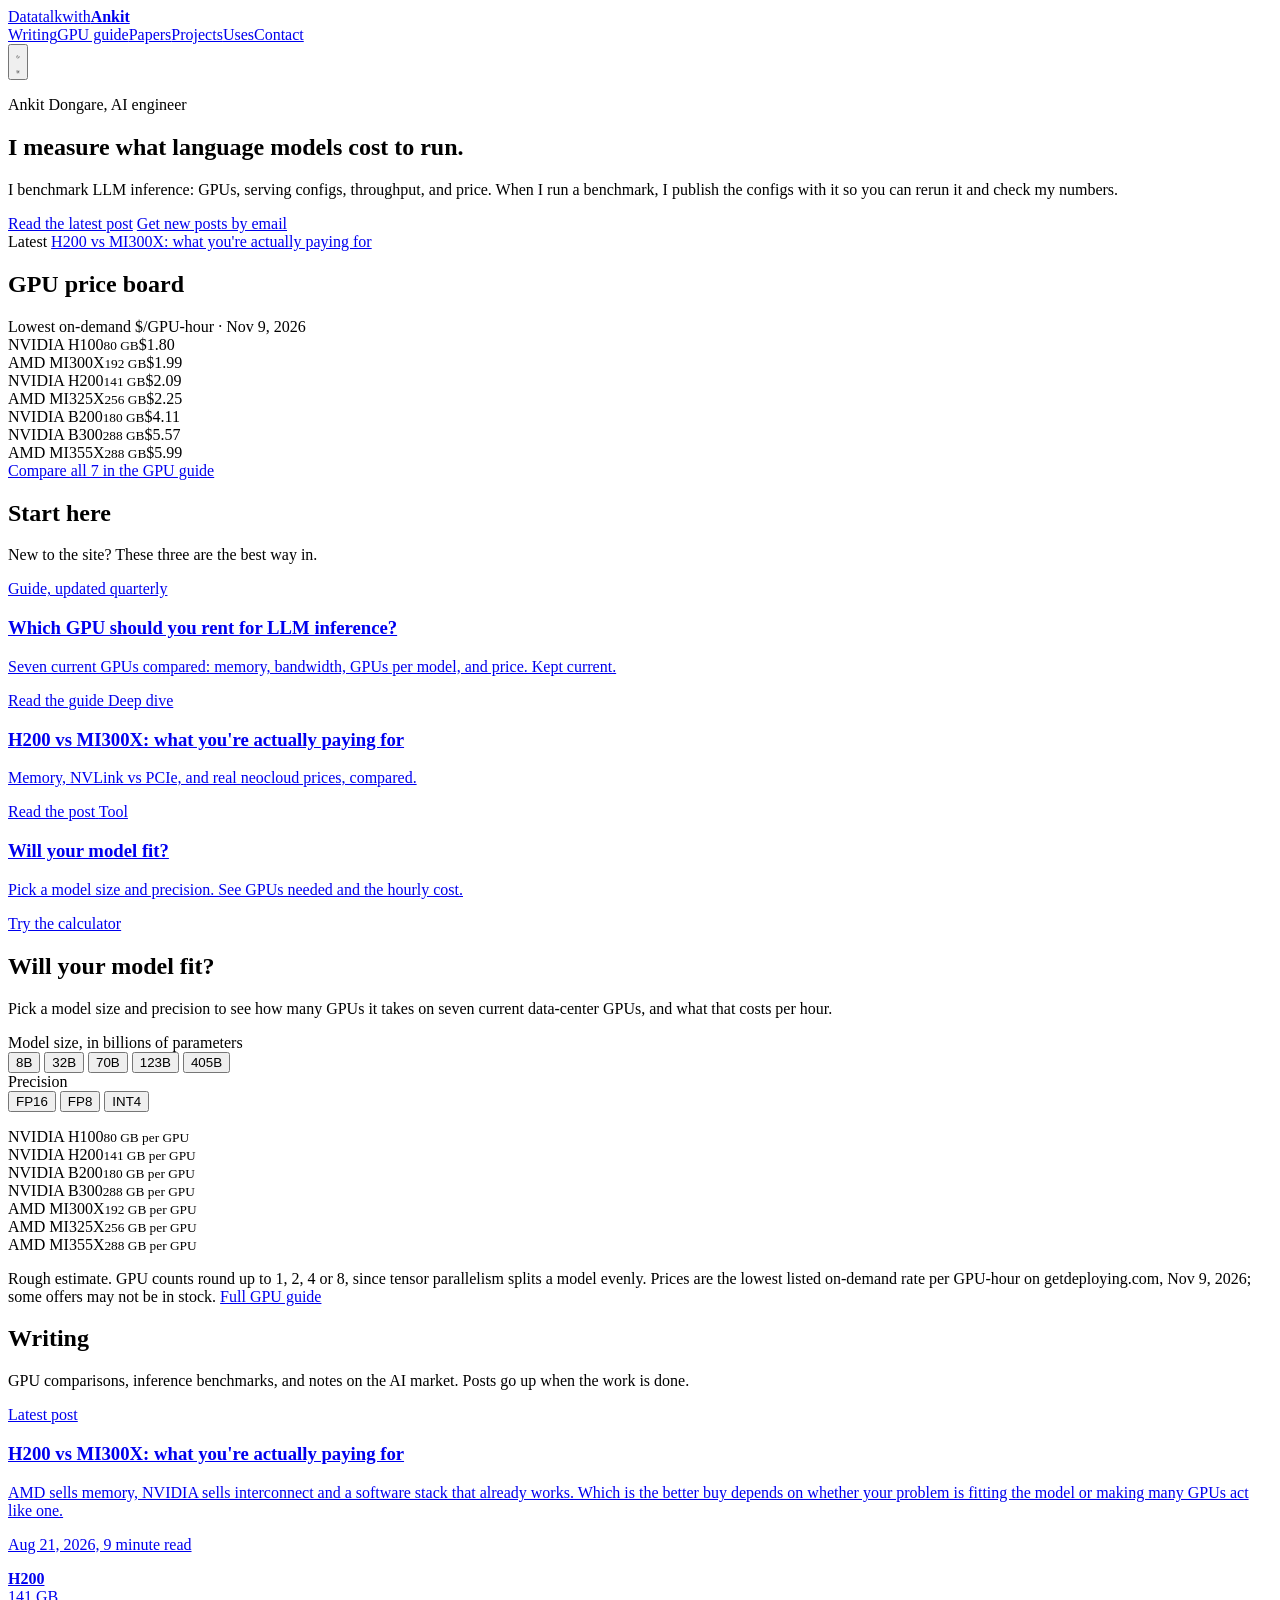
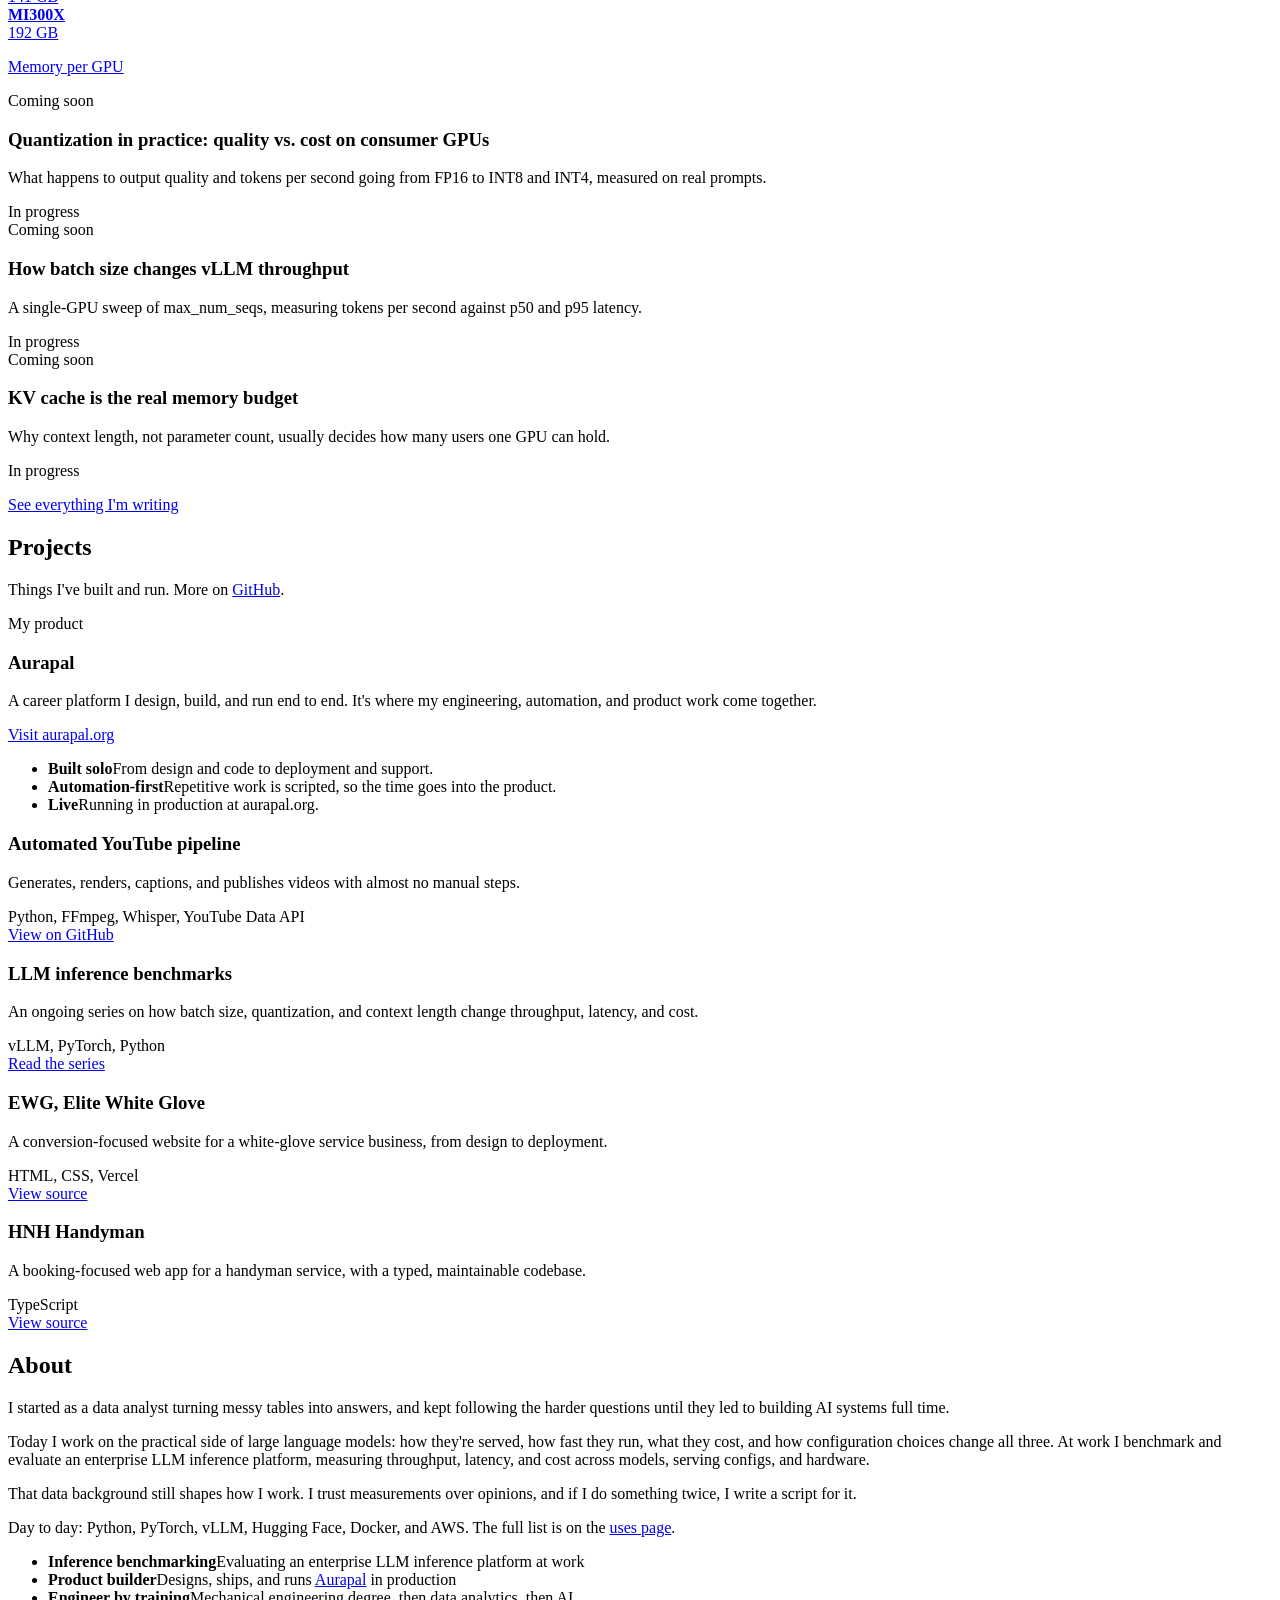
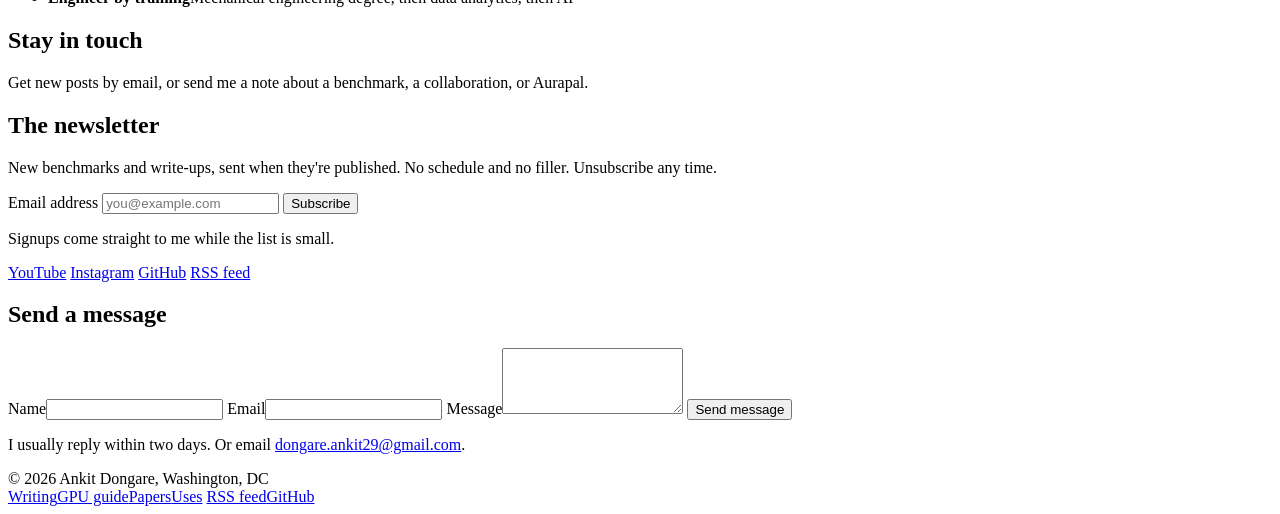
==== commit 68d966c5: "Refresh GPU prices (Nov 9, 2026) H100 $1.71 -> $1.80, B200 $3.75 -> $4.11, B300 $4.99 -> $5.57, MI30" ====
--- a/datatalkwithankit/index.html
+++ b/datatalkwithankit/index.html
@@ -3,9 +3,10 @@
 <head>
 <meta charset="utf-8">
 <meta name="viewport" content="width=device-width, initial-scale=1">
-<title>Ankit Dongare · AI engineer benchmarking LLM inference</title>
-<meta name="description" content="Ankit Dongare is an AI engineer in Washington, DC who benchmarks LLM inference: GPUs, serving configs, throughput and price, published with the configs that produced them.">
+<title>Ankit Dongare · LLM Inference Benchmarks & GPU Prices</title>
+<meta name="description" content="AI engineer benchmarking LLM inference. Compare H100, H200, B200, B300 and MI300X GPUs, see how many a model needs, and what it costs per hour.">
 <meta name="author" content="Ankit Dongare">
+<meta name="robots" content="index, follow, max-image-preview:large, max-snippet:-1">
 <link rel="canonical" href="https://www.datatalkwithankit.com/">
 <meta name="theme-color" content="#0C0B14">
 <link rel="icon" href="/favicon.svg" type="image/svg+xml">
@@ -13,15 +14,16 @@
 <link rel="alternate" type="application/rss+xml" title="DatatalkwithAnkit" href="/rss.xml">
 <meta property="og:type" content="website">
 <meta property="og:site_name" content="DatatalkwithAnkit">
-<meta property="og:title" content="Ankit Dongare · AI engineer benchmarking LLM inference">
-<meta property="og:description" content="Ankit Dongare is an AI engineer in Washington, DC who benchmarks LLM inference: GPUs, serving configs, throughput and price, published with the configs that produced them.">
+<meta property="og:locale" content="en_US">
+<meta property="og:title" content="Ankit Dongare · LLM Inference Benchmarks & GPU Prices">
+<meta property="og:description" content="AI engineer benchmarking LLM inference. Compare H100, H200, B200, B300 and MI300X GPUs, see how many a model needs, and what it costs per hour.">
 <meta property="og:url" content="https://www.datatalkwithankit.com/">
 <meta property="og:image" content="https://www.datatalkwithankit.com/og-image.png">
 <meta property="og:image:width" content="1200">
 <meta property="og:image:height" content="630">
 <meta name="twitter:card" content="summary_large_image">
-<meta name="twitter:title" content="Ankit Dongare · AI engineer benchmarking LLM inference">
-<meta name="twitter:description" content="Ankit Dongare is an AI engineer in Washington, DC who benchmarks LLM inference: GPUs, serving configs, throughput and price, published with the configs that produced them.">
+<meta name="twitter:title" content="Ankit Dongare · LLM Inference Benchmarks & GPU Prices">
+<meta name="twitter:description" content="AI engineer benchmarking LLM inference. Compare H100, H200, B200, B300 and MI300X GPUs, see how many a model needs, and what it costs per hour.">
 <meta name="twitter:image" content="https://www.datatalkwithankit.com/og-image.png">
 <script>try{if(localStorage.getItem('theme')==='light')document.documentElement.setAttribute('data-theme','light')}catch(e){}</script>
 <link rel="preconnect" href="https://fonts.googleapis.com">
@@ -30,6 +32,7 @@
 <link rel="stylesheet" href="/style.css">
 <script defer src="/_vercel/insights/script.js"></script>
 <script type="application/ld+json">{"@context": "https://schema.org", "@type": "Person", "name": "Ankit Dongare", "url": "https://www.datatalkwithankit.com", "jobTitle": "AI Engineer", "sameAs": ["https://github.com/Ankycritica", "https://youtube.com/@datatalkwithankit", "https://instagram.com/datatalkwithankit", "https://aurapal.org"]}</script>
+<script type="application/ld+json">{"@context": "https://schema.org", "@type": "WebSite", "name": "DatatalkwithAnkit", "url": "https://www.datatalkwithankit.com", "description": "LLM inference benchmarks, GPU comparisons and prices, and AI market analysis by Ankit Dongare.", "author": {"@type": "Person", "name": "Ankit Dongare"}}</script>
 </head>
 <body>
 <header class="site-head">
@@ -61,14 +64,14 @@
     <aside class="board" aria-labelledby="board-title">
       <div class="board-head">
         <h2 id="board-title">GPU price board</h2>
-        <span>Lowest on-demand $/GPU-hour &middot; Oct 12, 2026</span>
-      </div>
-      <div class="board-row nv"><span class="bn">NVIDIA H100<small>80 GB</small></span><span class="bb"><i style="width:29%"></i></span><span class="bp">$1.71</span></div>
+        <span>Lowest on-demand $/GPU-hour &middot; Nov 9, 2026</span>
+      </div>
+      <div class="board-row nv"><span class="bn">NVIDIA H100<small>80 GB</small></span><span class="bb"><i style="width:30%"></i></span><span class="bp">$1.80</span></div>
+      <div class="board-row amd"><span class="bn">AMD MI300X<small>192 GB</small></span><span class="bb"><i style="width:33%"></i></span><span class="bp">$1.99</span></div>
       <div class="board-row nv"><span class="bn">NVIDIA H200<small>141 GB</small></span><span class="bb"><i style="width:35%"></i></span><span class="bp">$2.09</span></div>
       <div class="board-row amd"><span class="bn">AMD MI325X<small>256 GB</small></span><span class="bb"><i style="width:38%"></i></span><span class="bp">$2.25</span></div>
-      <div class="board-row amd"><span class="bn">AMD MI300X<small>192 GB</small></span><span class="bb"><i style="width:40%"></i></span><span class="bp">$2.39</span></div>
-      <div class="board-row nv"><span class="bn">NVIDIA B200<small>180 GB</small></span><span class="bb"><i style="width:63%"></i></span><span class="bp">$3.75</span></div>
-      <div class="board-row nv"><span class="bn">NVIDIA B300<small>288 GB</small></span><span class="bb"><i style="width:83%"></i></span><span class="bp">$4.99</span></div>
+      <div class="board-row nv"><span class="bn">NVIDIA B200<small>180 GB</small></span><span class="bb"><i style="width:69%"></i></span><span class="bp">$4.11</span></div>
+      <div class="board-row nv"><span class="bn">NVIDIA B300<small>288 GB</small></span><span class="bb"><i style="width:93%"></i></span><span class="bp">$5.57</span></div>
       <div class="board-row amd"><span class="bn">AMD MI355X<small>288 GB</small></span><span class="bb"><i style="width:100%"></i></span><span class="bp">$5.99</span></div>
       <a class="board-link" href="/gpu-guide">Compare all 7 in the GPU guide</a>
     </aside>
@@ -132,7 +135,7 @@
         </div>
       </div>
       <p class="fit-need" id="fit-need" aria-live="polite"></p>
-      <div class="fit-row nv" data-name="NVIDIA H100" data-mem="80" data-rate="1.71">
+      <div class="fit-row nv" data-name="NVIDIA H100" data-mem="80" data-rate="1.8">
         <div class="fit-name">NVIDIA H100<small>80 GB per GPU</small></div>
         <div class="fit-blocks"></div>
         <div class="fit-out"></div>
@@ -142,17 +145,17 @@
         <div class="fit-blocks"></div>
         <div class="fit-out"></div>
       </div>
-      <div class="fit-row nv" data-name="NVIDIA B200" data-mem="180" data-rate="3.75">
+      <div class="fit-row nv" data-name="NVIDIA B200" data-mem="180" data-rate="4.11">
         <div class="fit-name">NVIDIA B200<small>180 GB per GPU</small></div>
         <div class="fit-blocks"></div>
         <div class="fit-out"></div>
       </div>
-      <div class="fit-row nv" data-name="NVIDIA B300" data-mem="288" data-rate="4.99">
+      <div class="fit-row nv" data-name="NVIDIA B300" data-mem="288" data-rate="5.57">
         <div class="fit-name">NVIDIA B300<small>288 GB per GPU</small></div>
         <div class="fit-blocks"></div>
         <div class="fit-out"></div>
       </div>
-      <div class="fit-row amd" data-name="AMD MI300X" data-mem="192" data-rate="2.39">
+      <div class="fit-row amd" data-name="AMD MI300X" data-mem="192" data-rate="1.99">
         <div class="fit-name">AMD MI300X<small>192 GB per GPU</small></div>
         <div class="fit-blocks"></div>
         <div class="fit-out"></div>
@@ -169,7 +172,7 @@
       </div>
       <div class="fit-foot">
         <p id="fit-best" aria-live="polite"></p>
-        <p>Rough estimate. GPU counts round up to 1, 2, 4 or 8, since tensor parallelism splits a model evenly. Prices are the lowest listed on-demand rate per GPU-hour on getdeploying.com, Oct 12, 2026; some offers may not be in stock. <a class="link" href="/gpu-guide">Full GPU guide</a></p>
+        <p>Rough estimate. GPU counts round up to 1, 2, 4 or 8, since tensor parallelism splits a model evenly. Prices are the lowest listed on-demand rate per GPU-hour on getdeploying.com, Nov 9, 2026; some offers may not be in stock. <a class="link" href="/gpu-guide">Full GPU guide</a></p>
       </div>
     </div>
   </div>
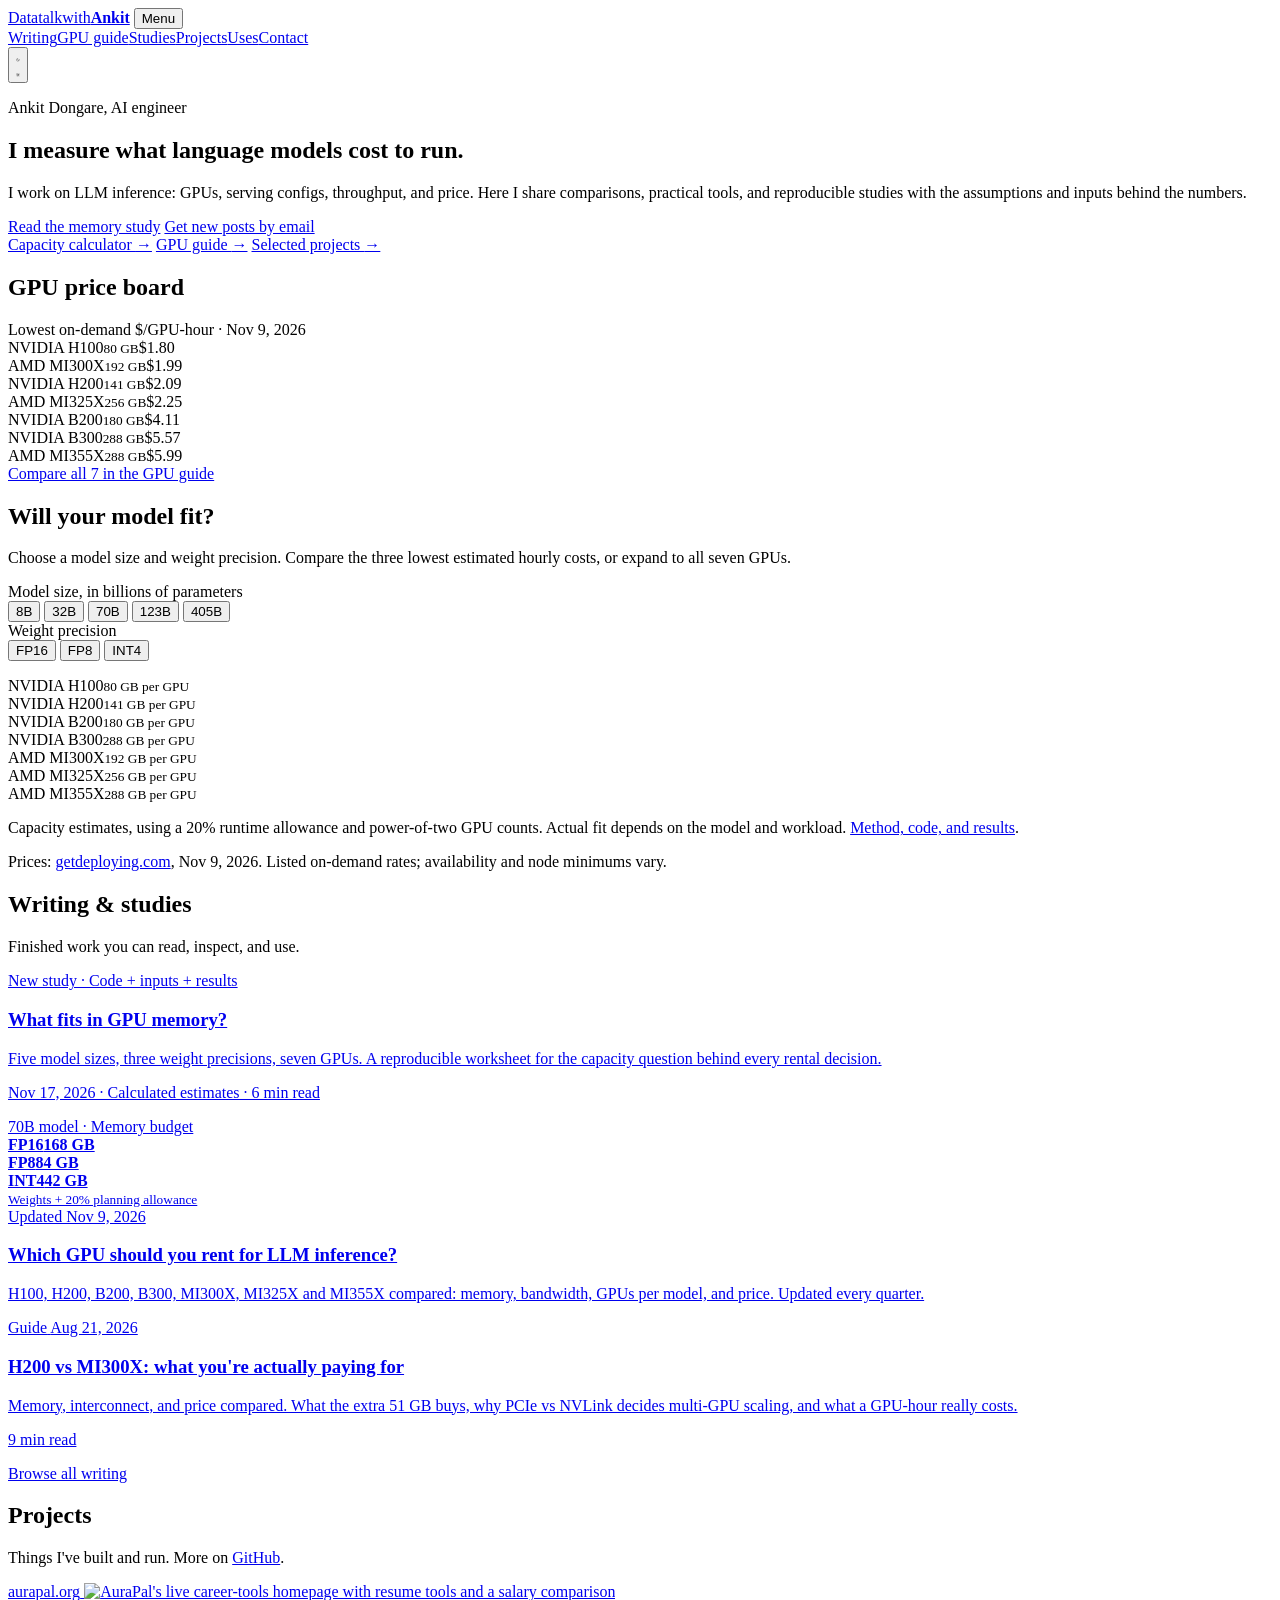
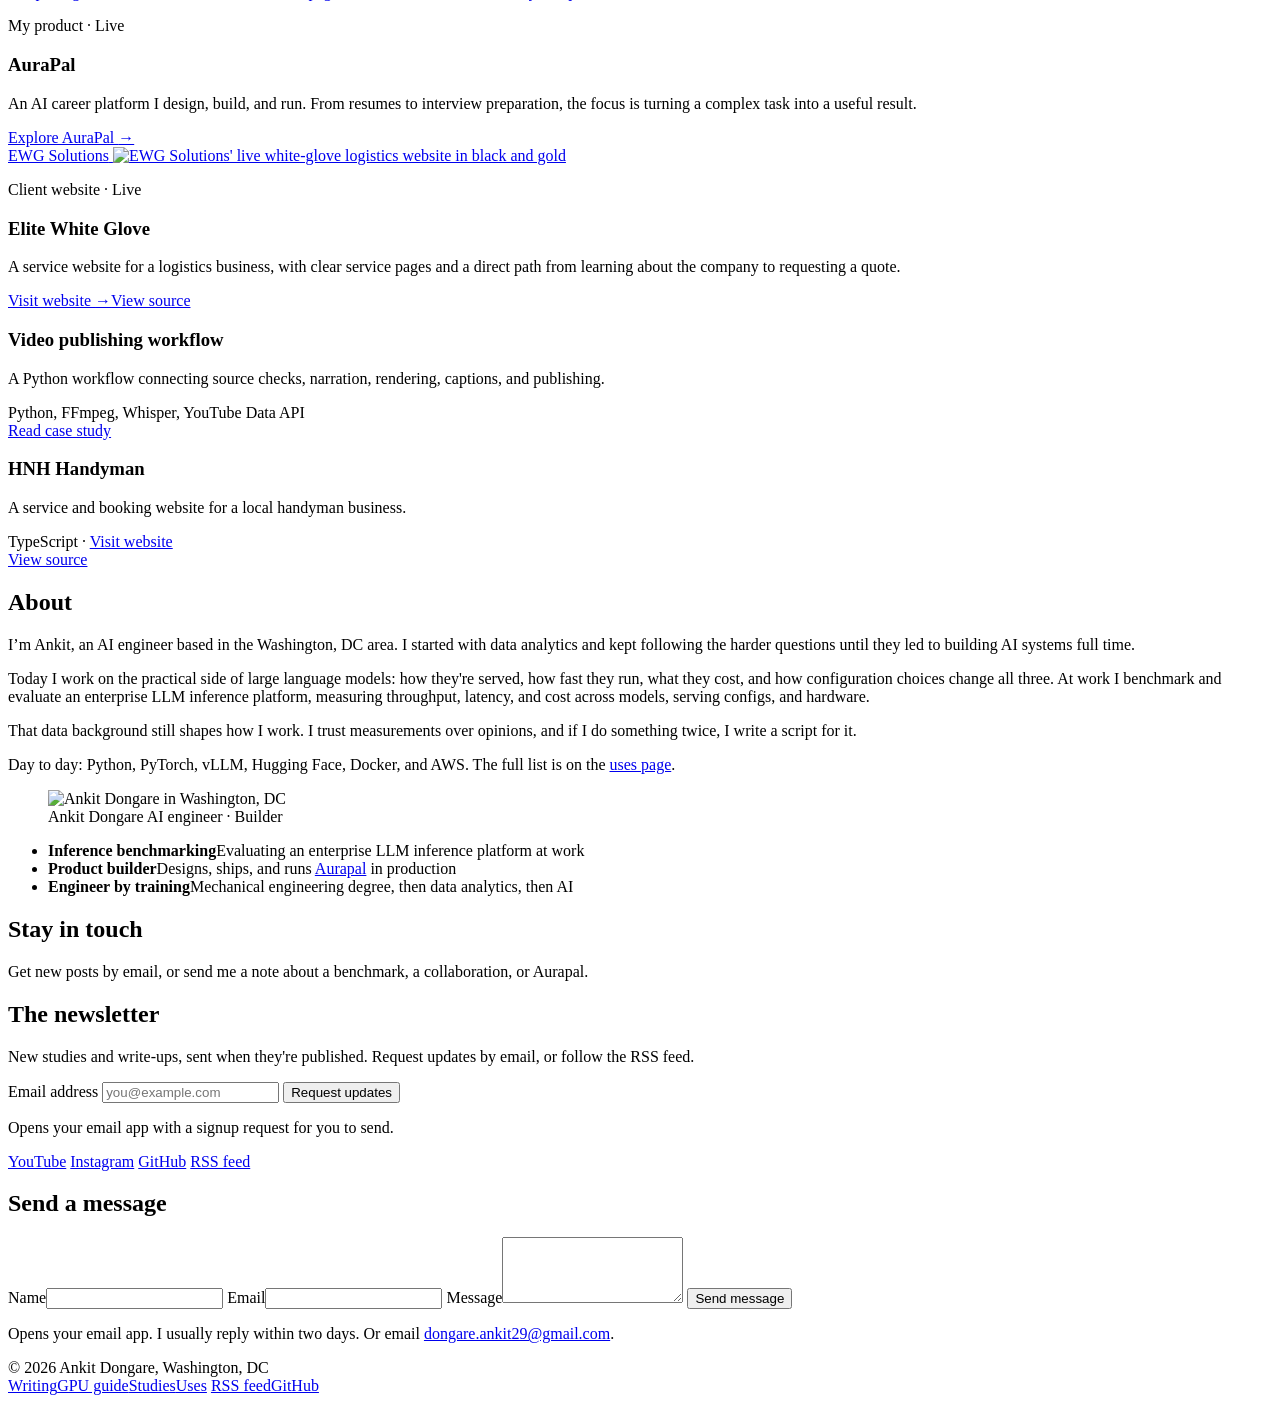
==== commit e2d57b67: "Refine homepage and publish reproducible memory capacity study" ====
--- a/datatalkwithankit/index.html
+++ b/datatalkwithankit/index.html
@@ -38,7 +38,8 @@
 <header class="site-head">
   <div class="wrap head-inner">
     <a class="wordmark" href="/" aria-label="DatatalkwithAnkit, home">Datatalkwith<b>Ankit</b></a>
-    <nav class="nav" aria-label="Main"><a href="/blog">Writing</a><a href="/gpu-guide">GPU guide</a><a href="/papers">Papers</a><a href="/#projects">Projects</a><a href="/uses">Uses</a><a href="/#contact">Contact</a></nav>
+    <button class="menu-toggle" type="button" aria-expanded="false" aria-controls="main-nav">Menu</button>
+    <nav class="nav" id="main-nav" aria-label="Main"><a href="/blog">Writing</a><a href="/gpu-guide">GPU guide</a><a href="/papers">Studies</a><a href="/#projects">Projects</a><a href="/uses">Uses</a><a href="/#contact">Contact</a></nav>
       <button class="theme" type="button" aria-label="Switch between light and dark theme">
         <svg class="moon" viewBox="0 0 24 24" fill="none" stroke="currentColor" stroke-width="1.8" stroke-linecap="round" stroke-linejoin="round" aria-hidden="true"><path d="M21 12.8A9 9 0 1 1 11.2 3a7 7 0 0 0 9.8 9.8z"/></svg>
         <svg class="sun" viewBox="0 0 24 24" fill="none" stroke="currentColor" stroke-width="1.8" stroke-linecap="round" aria-hidden="true"><circle cx="12" cy="12" r="4.2"/><path d="M12 2v2.2M12 19.8V22M4.9 4.9l1.6 1.6M17.5 17.5l1.6 1.6M2 12h2.2M19.8 12H22M4.9 19.1l1.6-1.6M17.5 6.5l1.6-1.6"/></svg>
@@ -51,14 +52,15 @@
     <div>
       <p class="hero-who">Ankit Dongare, AI engineer</p>
       <h1>I measure what language models cost to run.</h1>
-      <p class="hero-lede">I benchmark LLM inference: GPUs, serving configs, throughput, and price. When I run a benchmark, I publish the configs with it so you can rerun it and check my numbers.</p>
+      <p class="hero-lede">I work on LLM inference: GPUs, serving configs, throughput, and price. Here I share comparisons, practical tools, and reproducible studies with the assumptions and inputs behind the numbers.</p>
       <div class="hero-actions">
-        <a class="btn solid" href="/posts/h200-vs-mi300x">Read the latest post</a>
-        <a class="btn" href="#contact">Get new posts by email</a>
-      </div>
-      <div class="latest">
-        <span>Latest</span>
-        <a href="/posts/h200-vs-mi300x">H200 vs MI300X: what you're actually paying for</a>
+        <a class="btn solid" href="/posts/llm-memory-capacity">Read the memory study</a>
+        <a class="btn" href="#newsletter">Get new posts by email</a>
+      </div>
+      <div class="hero-links" aria-label="Explore the site">
+        <a href="#fit-section">Capacity calculator <span aria-hidden="true">&rarr;</span></a>
+        <a href="/gpu-guide">GPU guide <span aria-hidden="true">&rarr;</span></a>
+        <a href="#projects">Selected projects <span aria-hidden="true">&rarr;</span></a>
       </div>
     </div>
     <aside class="board" aria-labelledby="board-title">
@@ -78,40 +80,11 @@
   </div>
 </section>
 
-<section class="section start" aria-labelledby="start-title">
-  <div class="wrap">
-    <div class="sec-head">
-      <h2 id="start-title">Start here</h2>
-      <p>New to the site? These three are the best way in.</p>
-    </div>
-    <div class="start-grid">
-      <a class="start-card" href="/gpu-guide">
-        <span class="kicker">Guide, updated quarterly</span>
-        <h3>Which GPU should you rent for LLM inference?</h3>
-        <p>Seven current GPUs compared: memory, bandwidth, GPUs per model, and price. Kept current.</p>
-        <span class="go">Read the guide</span>
-      </a>
-      <a class="start-card" href="/posts/h200-vs-mi300x">
-        <span class="kicker">Deep dive</span>
-        <h3>H200 vs MI300X: what you're actually paying for</h3>
-        <p>Memory, NVLink vs PCIe, and real neocloud prices, compared.</p>
-        <span class="go">Read the post</span>
-      </a>
-      <a class="start-card" href="#fit-section">
-        <span class="kicker">Tool</span>
-        <h3>Will your model fit?</h3>
-        <p>Pick a model size and precision. See GPUs needed and the hourly cost.</p>
-        <span class="go">Try the calculator</span>
-      </a>
-    </div>
-  </div>
-</section>
-
 <section class="section" id="fit-section" aria-labelledby="fit-title">
   <div class="wrap">
     <div class="sec-head">
       <h2 id="fit-title">Will your model fit?</h2>
-      <p>Pick a model size and precision to see how many GPUs it takes on seven current data-center GPUs, and what that costs per hour.</p>
+      <p>Choose a model size and weight precision. Compare the three lowest estimated hourly costs, or expand to all seven GPUs.</p>
     </div>
     <div class="fit" id="fit">
       <div class="fit-controls">
@@ -126,7 +99,7 @@
           </div>
         </div>
         <div>
-          <span class="ctl-label" id="lbl-prec">Precision</span>
+          <span class="ctl-label" id="lbl-prec">Weight precision</span>
           <div class="seg" id="fit-prec" role="group" aria-labelledby="lbl-prec">
             <button type="button" data-v="fp16" aria-pressed="true">FP16</button>
             <button type="button" data-v="fp8" aria-pressed="false">FP8</button>
@@ -134,7 +107,11 @@
           </div>
         </div>
       </div>
-      <p class="fit-need" id="fit-need" aria-live="polite"></p>
+      <div class="fit-summary">
+        <p class="fit-need" id="fit-need" aria-live="polite"></p>
+        <p class="fit-best" id="fit-best" aria-live="polite"></p>
+      </div>
+      <div id="fit-results">
       <div class="fit-row nv" data-name="NVIDIA H100" data-mem="80" data-rate="1.8">
         <div class="fit-name">NVIDIA H100<small>80 GB per GPU</small></div>
         <div class="fit-blocks"></div>
@@ -170,9 +147,11 @@
         <div class="fit-blocks"></div>
         <div class="fit-out"></div>
       </div>
+      </div>
+      <button class="btn fit-toggle" id="fit-toggle" type="button" aria-expanded="false" aria-controls="fit-results" hidden>Show all 7 GPUs</button>
       <div class="fit-foot">
-        <p id="fit-best" aria-live="polite"></p>
-        <p>Rough estimate. GPU counts round up to 1, 2, 4 or 8, since tensor parallelism splits a model evenly. Prices are the lowest listed on-demand rate per GPU-hour on getdeploying.com, Nov 9, 2026; some offers may not be in stock. <a class="link" href="/gpu-guide">Full GPU guide</a></p>
+        <p>Capacity estimates, using a 20% runtime allowance and power-of-two GPU counts. Actual fit depends on the model and workload. <a class="link" href="/posts/llm-memory-capacity">Method, code, and results</a>.</p>
+        <p>Prices: <a class="link" href="https://getdeploying.com">getdeploying.com</a>, Nov 9, 2026. Listed on-demand rates; availability and node minimums vary.</p>
       </div>
     </div>
   </div>
@@ -181,40 +160,37 @@
 <section class="section" id="writing" aria-labelledby="writing-title">
   <div class="wrap">
     <div class="sec-head">
-      <h2 id="writing-title">Writing</h2>
-      <p>GPU comparisons, inference benchmarks, and notes on the AI market. Posts go up when the work is done.</p>
-    </div>
-    <a class="feature" href="/posts/h200-vs-mi300x">
+      <h2 id="writing-title">Writing &amp; studies</h2>
+      <p>Finished work you can read, inspect, and use.</p>
+    </div>
+    <a class="feature" href="/posts/llm-memory-capacity">
       <div>
-        <p class="kicker">Latest post</p>
-        <h3>H200 vs MI300X: what you're actually paying for</h3>
-        <p>AMD sells memory, NVIDIA sells interconnect and a software stack that already works. Which is the better buy depends on whether your problem is fitting the model or making many GPUs act like one.</p>
-        <p class="byline">Aug 21, 2026, 9 minute read</p>
-      </div>
-      <div class="mini-chart" aria-label="Memory per GPU: H200 141 GB, MI300X 192 GB">
-        <div class="mc-row"><b>H200</b><div class="mc-track"><div class="mc-fill v" style="width:73%"></div></div><span>141 GB</span></div>
-        <div class="mc-row"><b>MI300X</b><div class="mc-track"><div class="mc-fill c" style="width:100%"></div></div><span>192 GB</span></div>
-        <p class="mc-cap">Memory per GPU</p>
+        <p class="kicker">New study · Code + inputs + results</p>
+        <h3>What fits in GPU memory?</h3>
+        <p>Five model sizes, three weight precisions, seven GPUs. A reproducible worksheet for the capacity question behind every rental decision.</p>
+        <p class="byline">Nov 17, 2026 · Calculated estimates · 6 min read</p>
+      </div>
+      <div class="study-preview" aria-label="70B model memory estimates: FP16 168 GB, FP8 84 GB, INT4 42 GB">
+        <span class="chart-eyebrow">70B model · Memory budget</span>
+        <div><b>FP16</b><span class="preview-track"><i style="width:100%"></i></span><strong>168 GB</strong></div>
+        <div><b>FP8</b><span class="preview-track"><i style="width:50%"></i></span><strong>84 GB</strong></div>
+        <div><b>INT4</b><span class="preview-track"><i style="width:25%"></i></span><strong>42 GB</strong></div>
+        <small>Weights + 20% planning allowance</small>
       </div>
     </a>
     <div class="posts">
-<div class="post-row" data-tags="quantization benchmarking">
-  <span class="when">Coming soon</span>
-  <div><h3>Quantization in practice: quality vs. cost on consumer GPUs</h3><p>What happens to output quality and tokens per second going from FP16 to INT8 and INT4, measured on real prompts.</p></div>
-  <span class="status">In progress</span>
-</div>
-<div class="post-row" data-tags="vllm benchmarking">
-  <span class="when">Coming soon</span>
-  <div><h3>How batch size changes vLLM throughput</h3><p>A single-GPU sweep of max_num_seqs, measuring tokens per second against p50 and p95 latency.</p></div>
-  <span class="status">In progress</span>
-</div>
-<div class="post-row" data-tags="vllm memory">
-  <span class="when">Coming soon</span>
-  <div><h3>KV cache is the real memory budget</h3><p>Why context length, not parameter count, usually decides how many users one GPU can hold.</p></div>
-  <span class="status">In progress</span>
-</div>
-    </div>
-    <p class="more"><a class="link" href="/blog">See everything I'm writing</a></p>
+<a class="post-row" href="/gpu-guide" data-tags="gpus cost memory">
+  <span class="when">Updated Nov 9, 2026</span>
+  <div><h3>Which GPU should you rent for LLM inference?</h3><p>H100, H200, B200, B300, MI300X, MI325X and MI355X compared: memory, bandwidth, GPUs per model, and price. Updated every quarter.</p></div>
+  <span class="status live">Guide</span>
+</a>
+<a class="post-row" href="/posts/h200-vs-mi300x" data-tags="gpus cost memory benchmarking">
+  <span class="when">Aug 21, 2026</span>
+  <div><h3>H200 vs MI300X: what you're actually paying for</h3><p>Memory, interconnect, and price compared. What the extra 51 GB buys, why PCIe vs NVLink decides multi-GPU scaling, and what a GPU-hour really costs.</p></div>
+  <span class="status live">9 min read</span>
+</a>
+    </div>
+    <p class="more"><a class="link" href="/blog">Browse all writing</a></p>
   </div>
 </section>
 
@@ -224,37 +200,38 @@
       <h2 id="projects-title">Projects</h2>
       <p>Things I've built and run. More on <a class="link" href="https://github.com/Ankycritica">GitHub</a>.</p>
     </div>
-    <div class="aurapal">
-      <div>
-        <p class="kicker">My product</p>
-        <h3>Aurapal</h3>
-        <p>A career platform I design, build, and run end to end. It's where my engineering, automation, and product work come together.</p>
-        <a class="btn solid" href="https://aurapal.org">Visit aurapal.org</a>
-      </div>
-      <ul>
-        <li><strong>Built solo</strong>From design and code to deployment and support.</li>
-        <li><strong>Automation-first</strong>Repetitive work is scripted, so the time goes into the product.</li>
-        <li><strong>Live</strong>Running in production at aurapal.org.</li>
-      </ul>
+    <div class="project-grid">
+      <article class="project-card">
+        <a class="project-shot" href="https://www.aurapal.org/" aria-label="Visit AuraPal">
+          <span class="browser-bar" aria-hidden="true"><i></i><i></i><i></i><span>aurapal.org</span></span>
+          <img src="/images/aurapal-project.jpg" alt="AuraPal's live career-tools homepage with resume tools and a salary comparison" width="1350" height="926" loading="lazy">
+        </a>
+        <div class="project-body">
+          <p class="kicker">My product · Live</p><h3>AuraPal</h3>
+          <p>An AI career platform I design, build, and run. From resumes to interview preparation, the focus is turning a complex task into a useful result.</p>
+          <a class="link" href="https://www.aurapal.org/">Explore AuraPal <span aria-hidden="true">&rarr;</span></a>
+        </div>
+      </article>
+      <article class="project-card">
+        <a class="project-shot" href="https://ewg-jade.vercel.app/" aria-label="Visit EWG Solutions">
+          <span class="browser-bar" aria-hidden="true"><i></i><i></i><i></i><span>EWG Solutions</span></span>
+          <img src="/images/ewg-project.jpg" alt="EWG Solutions' live white-glove logistics website in black and gold" width="1350" height="926" loading="lazy">
+        </a>
+        <div class="project-body">
+          <p class="kicker">Client website · Live</p><h3>Elite White Glove</h3>
+          <p>A service website for a logistics business, with clear service pages and a direct path from learning about the company to requesting a quote.</p>
+          <div class="project-links"><a class="link" href="https://ewg-jade.vercel.app/">Visit website <span aria-hidden="true">&rarr;</span></a><a class="link" href="https://github.com/Ankycritica/EWG">View source</a></div>
+        </div>
+      </article>
     </div>
     <div class="proj">
-      <h3>Automated YouTube pipeline</h3>
-      <div><p>Generates, renders, captions, and publishes videos with almost no manual steps.</p><span class="tech">Python, FFmpeg, Whisper, YouTube Data API</span></div>
-      <a class="link" href="https://github.com/Ankycritica">View on GitHub</a>
-    </div>
-    <div class="proj">
-      <h3>LLM inference benchmarks</h3>
-      <div><p>An ongoing series on how batch size, quantization, and context length change throughput, latency, and cost.</p><span class="tech">vLLM, PyTorch, Python</span></div>
-      <a class="link" href="/blog">Read the series</a>
-    </div>
-    <div class="proj">
-      <h3>EWG, Elite White Glove</h3>
-      <div><p>A conversion-focused website for a white-glove service business, from design to deployment.</p><span class="tech">HTML, CSS, Vercel</span></div>
-      <a class="link" href="https://github.com/Ankycritica/EWG">View source</a>
+      <h3>Video publishing workflow</h3>
+      <div><p>A Python workflow connecting source checks, narration, rendering, captions, and publishing.</p><span class="tech">Python, FFmpeg, Whisper, YouTube Data API</span></div>
+      <a class="link" href="/projects/video-pipeline">Read case study</a>
     </div>
     <div class="proj">
       <h3>HNH Handyman</h3>
-      <div><p>A booking-focused web app for a handyman service, with a typed, maintainable codebase.</p><span class="tech">TypeScript</span></div>
+      <div><p>A service and booking website for a local handyman business.</p><span class="tech">TypeScript · <a class="link" href="https://hnh-handyman-liart.vercel.app/">Visit website</a></span></div>
       <a class="link" href="https://github.com/Ankycritica/hnhHandyman">View source</a>
     </div>
   </div>
@@ -265,12 +242,16 @@
     <div class="sec-head"><h2 id="about-title">About</h2></div>
     <div class="about-grid">
       <div class="about-text">
-        <p>I started as a data analyst turning messy tables into answers, and kept following the harder questions until they led to building AI systems full time.</p>
+        <p>I’m Ankit, an AI engineer based in the Washington, DC area. I started with data analytics and kept following the harder questions until they led to building AI systems full time.</p>
         <p>Today I work on the practical side of large language models: how they're served, how fast they run, what they cost, and how configuration choices change all three. At work I benchmark and evaluate an enterprise LLM inference platform, measuring throughput, latency, and cost across models, serving configs, and hardware.</p>
         <p>That data background still shapes how I work. I trust measurements over opinions, and if I do something twice, I write a script for it.</p>
         <p class="stack-line">Day to day: Python, PyTorch, vLLM, Hugging Face, Docker, and AWS. The full list is on the <a class="link" href="/uses">uses page</a>.</p>
       </div>
-      <div>
+      <div class="about-person">
+        <figure class="about-portrait">
+          <img src="/images/ankit-about.jpg" alt="Ankit Dongare in Washington, DC" width="1000" height="1250" loading="lazy">
+          <figcaption>Ankit Dongare <span>AI engineer · Builder</span></figcaption>
+        </figure>
         <ul class="creds">
           <li><strong>Inference benchmarking</strong>Evaluating an enterprise LLM inference platform at work</li>
           <li><strong>Product builder</strong>Designs, ships, and runs <a class="link" href="https://aurapal.org">Aurapal</a> in production</li>
@@ -290,13 +271,13 @@
     <div class="connect">
       <div class="panel" id="newsletter">
         <h2>The newsletter</h2>
-        <p>New benchmarks and write-ups, sent when they're published. No schedule and no filler. Unsubscribe any time.</p>
+        <p>New studies and write-ups, sent when they're published. Request updates by email, or follow the RSS feed.</p>
         <form id="subscribe" class="inline-form" novalidate>
           <label class="sr-only" for="sub-email">Email address</label>
           <input id="sub-email" type="email" placeholder="you@example.com" autocomplete="email">
-          <button class="btn solid" type="submit">Subscribe</button>
+          <button class="btn solid" type="submit">Request updates</button>
         </form>
-        <p class="note">Signups come straight to me while the list is small.</p>
+        <p class="note">Opens your email app with a signup request for you to send.</p>
         <div class="socials">
           <a href="https://youtube.com/@datatalkwithankit">YouTube</a>
           <a href="https://instagram.com/datatalkwithankit">Instagram</a>
@@ -310,7 +291,7 @@
         <label class="field"><span>Email</span><input name="email" type="email" autocomplete="email"></label>
         <label class="field"><span>Message</span><textarea name="message" rows="4"></textarea></label>
         <button class="btn solid" type="submit">Send message</button>
-        <p class="note">I usually reply within two days. Or email <a class="link" href="mailto:dongare.ankit29@gmail.com">dongare.ankit29@gmail.com</a>.</p>
+        <p class="note">Opens your email app. I usually reply within two days. Or email <a class="link" href="mailto:dongare.ankit29@gmail.com">dongare.ankit29@gmail.com</a>.</p>
       </form>
     </div>
   </div>
@@ -320,7 +301,7 @@
   <div class="wrap foot-inner">
     <span>&copy; 2026 Ankit Dongare, Washington, DC</span>
     <nav aria-label="Footer">
-      <a href="/blog">Writing</a><a href="/gpu-guide">GPU guide</a><a href="/papers">Papers</a><a href="/uses">Uses</a>
+      <a href="/blog">Writing</a><a href="/gpu-guide">GPU guide</a><a href="/papers">Studies</a><a href="/uses">Uses</a>
       <a href="/rss.xml">RSS feed</a><a href="https://github.com/Ankycritica">GitHub</a>
     </nav>
   </div>
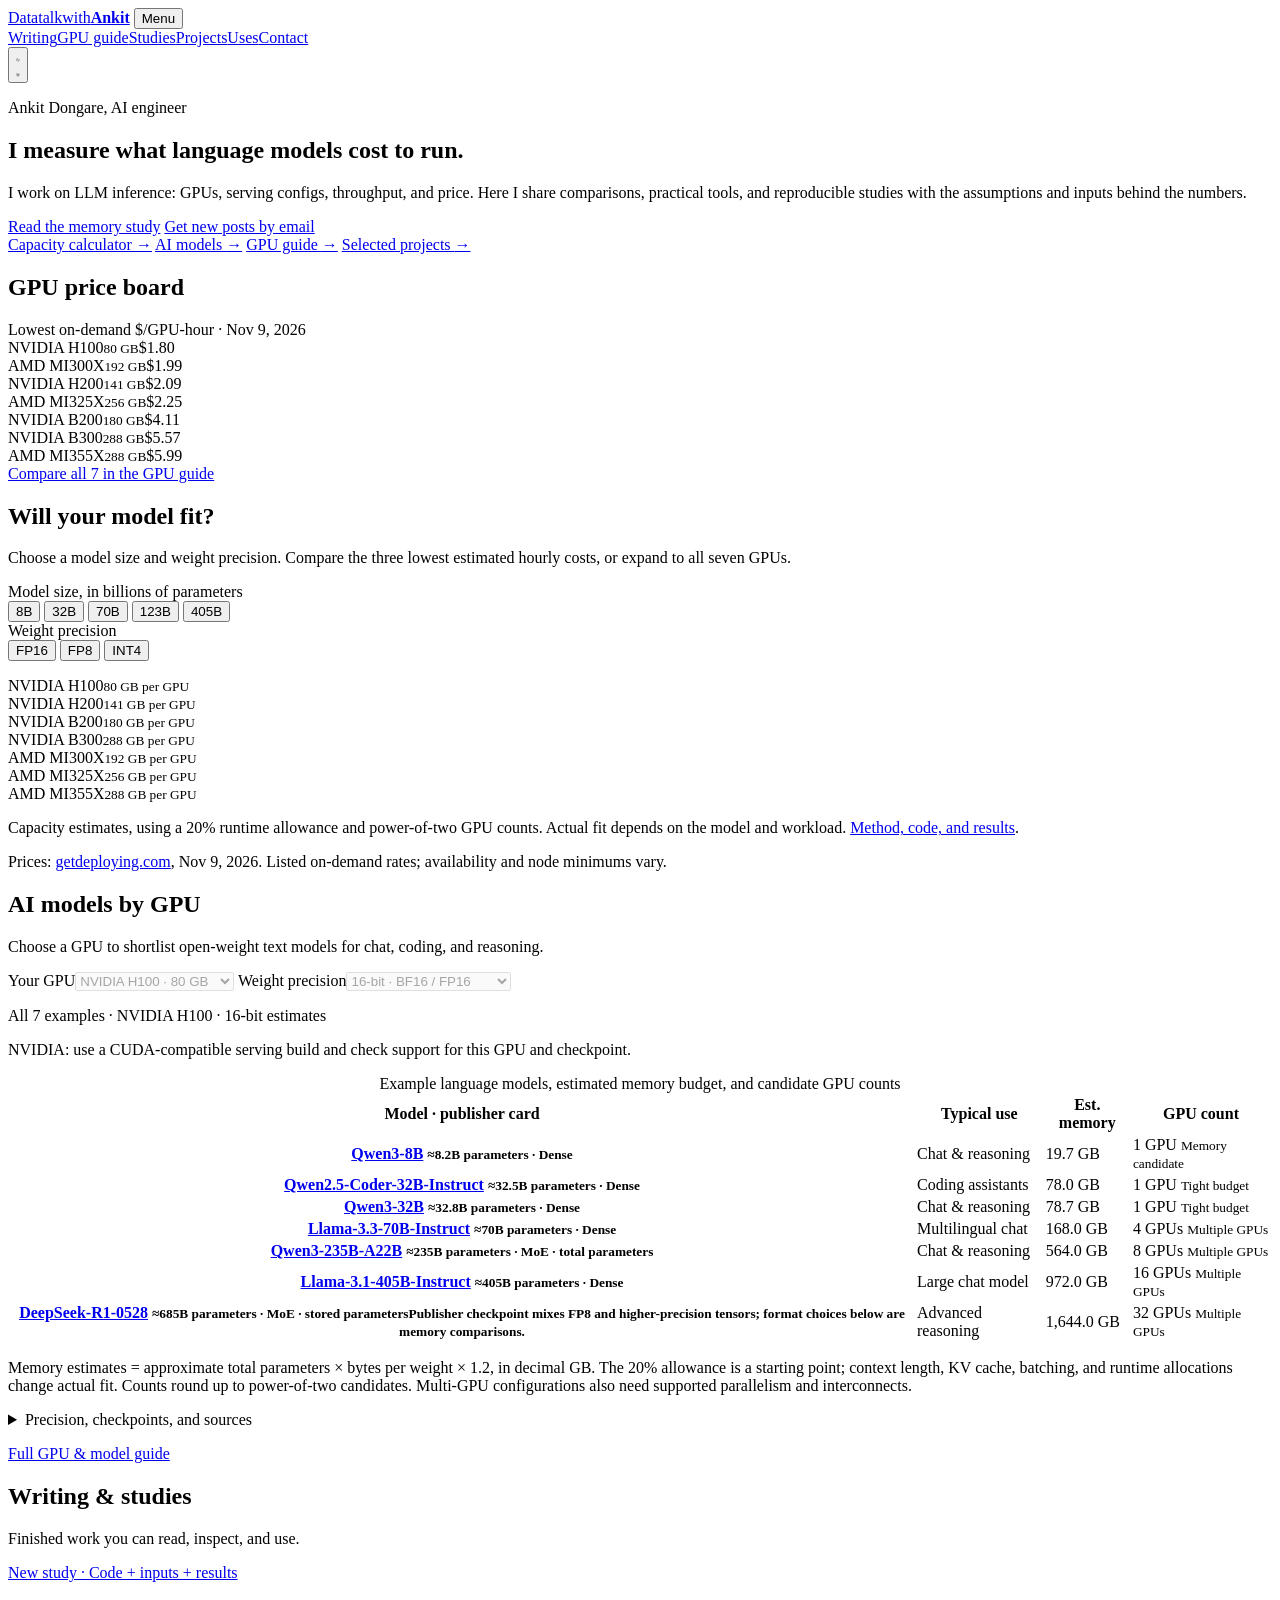
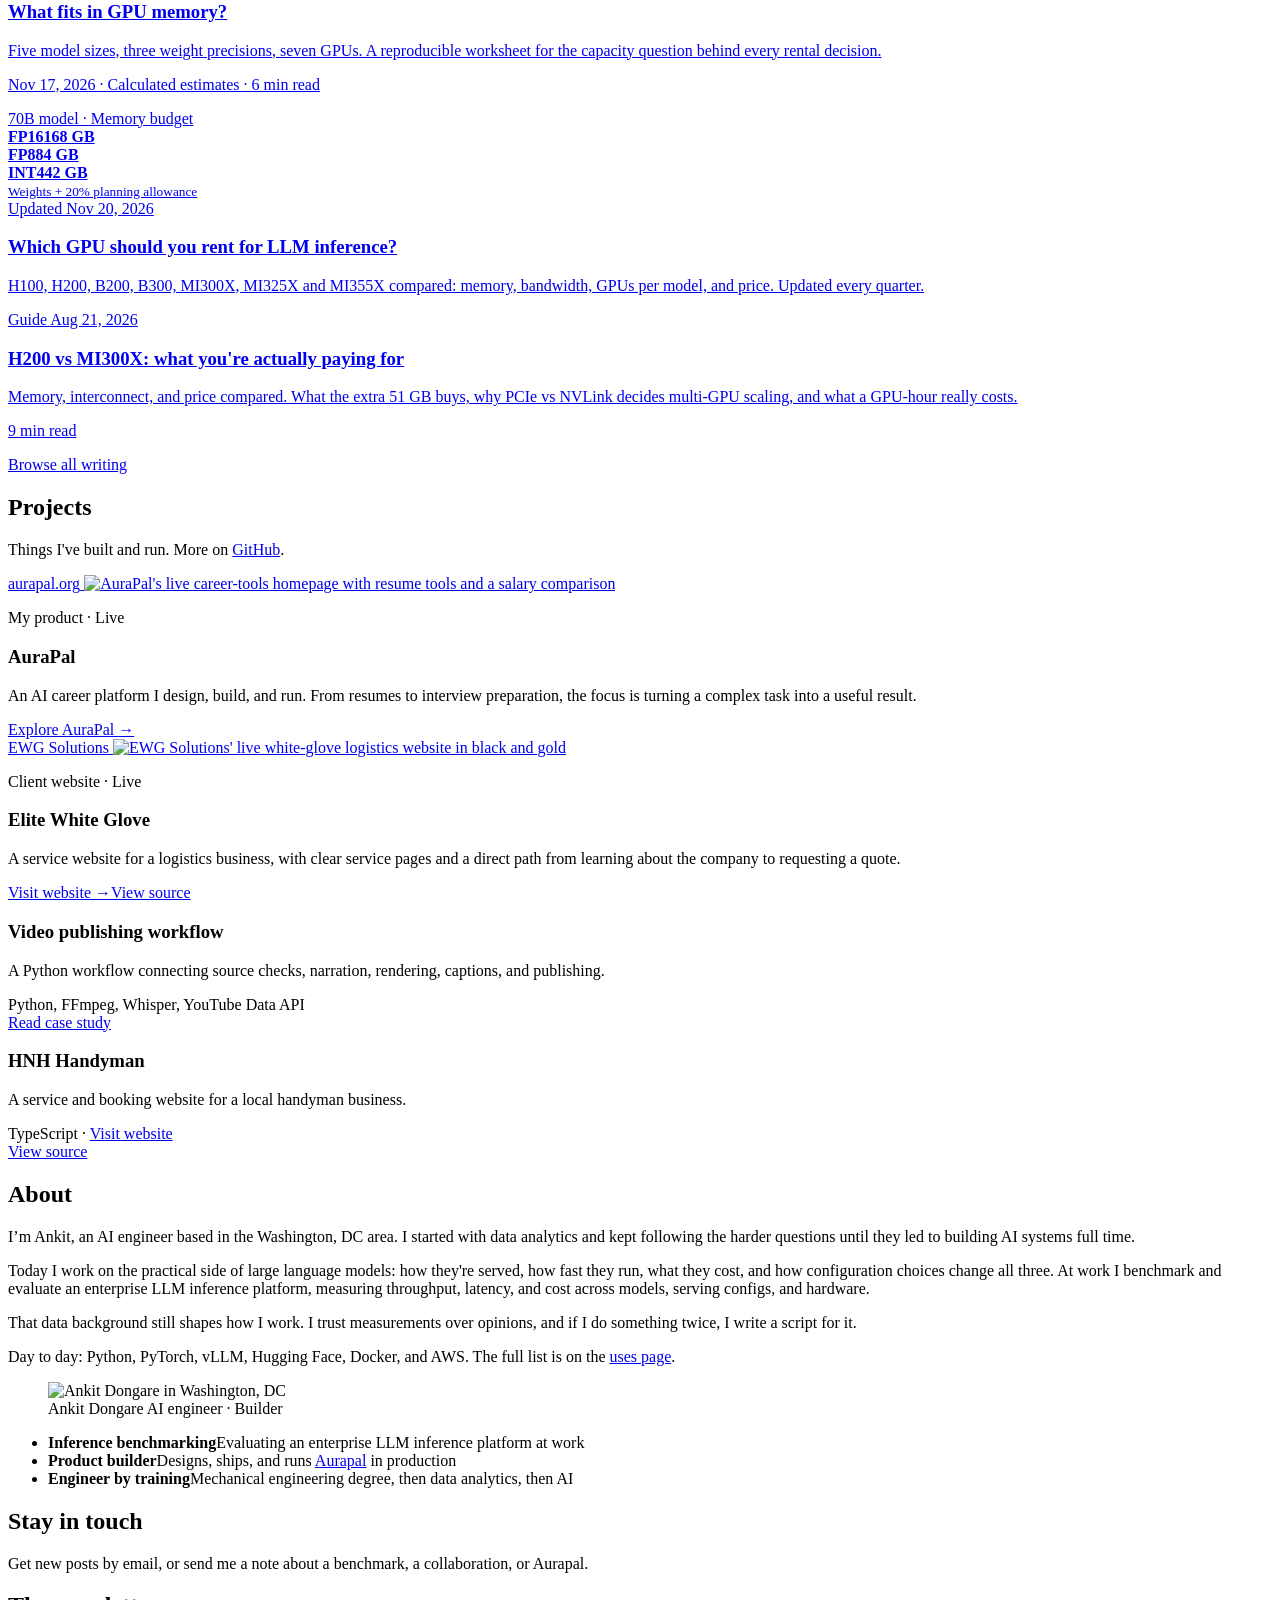
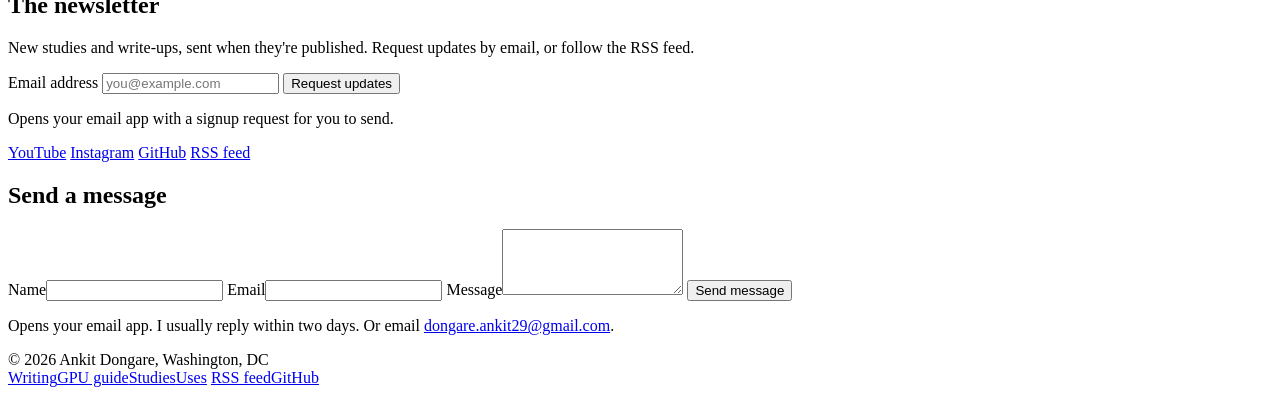
==== commit b1ca0beb: "Add AI model explorer for GPU capacity planning" ====
--- a/datatalkwithankit/index.html
+++ b/datatalkwithankit/index.html
@@ -59,6 +59,7 @@
       </div>
       <div class="hero-links" aria-label="Explore the site">
         <a href="#fit-section">Capacity calculator <span aria-hidden="true">&rarr;</span></a>
+        <a href="#ai-models">AI models <span aria-hidden="true">&rarr;</span></a>
         <a href="/gpu-guide">GPU guide <span aria-hidden="true">&rarr;</span></a>
         <a href="#projects">Selected projects <span aria-hidden="true">&rarr;</span></a>
       </div>
@@ -157,6 +158,111 @@
   </div>
 </section>
 
+
+<section class="section model-section" id="ai-models" aria-labelledby="models-title">
+  <div class="wrap">
+    <div class="sec-head">
+      <h2 id="models-title">AI models by GPU</h2>
+      <p>Choose a GPU to shortlist open-weight text models for chat, coding, and reasoning.</p>
+    </div>
+    <div class="model-explorer" id="model-explorer" data-default-expanded="false">
+      <div class="model-controls">
+        <label for="model-gpu">Your GPU<select id="model-gpu" disabled><option value="h100" data-memory="80" data-vendor="nv">NVIDIA H100 · 80 GB</option><option value="h200" data-memory="141" data-vendor="nv">NVIDIA H200 · 141 GB</option><option value="b200" data-memory="180" data-vendor="nv">NVIDIA B200 · 180 GB</option><option value="b300" data-memory="288" data-vendor="nv">NVIDIA B300 · 288 GB</option><option value="mi300x" data-memory="192" data-vendor="amd">AMD MI300X · 192 GB</option><option value="mi325x" data-memory="256" data-vendor="amd">AMD MI325X · 256 GB</option><option value="mi355x" data-memory="288" data-vendor="amd">AMD MI355X · 288 GB</option></select></label>
+        <label for="model-precision">Weight precision<select id="model-precision" disabled>
+          <option value="2">16-bit · BF16 / FP16</option>
+          <option value="1">FP8 · memory estimate</option>
+          <option value="0.5">INT4 · memory estimate</option>
+        </select></label>
+      </div>
+      <p class="model-summary" id="model-summary" role="status" aria-live="polite">
+        All 7 examples · NVIDIA H100 · 16-bit estimates</p>
+      <p class="model-runtime" id="model-runtime">NVIDIA: use a CUDA-compatible serving build and check support for this GPU and checkpoint.</p>
+      <noscript><p class="note">Enable JavaScript to change the GPU and precision. This table shows NVIDIA H100 with 16-bit estimates.</p></noscript>
+      <table class="model-table">
+        <caption class="sr-only">Example language models, estimated memory budget, and candidate GPU counts</caption>
+        <thead><tr><th scope="col">Model · publisher card</th><th scope="col">Typical use</th><th scope="col">Est. memory</th><th scope="col">GPU count</th></tr></thead>
+        <tbody id="model-results">
+          <tr data-parameters="8.2">
+            <th scope="row"><a href="https://huggingface.co/Qwen/Qwen3-8B">Qwen3-8B</a>
+              <small>≈8.2B parameters · Dense</small></th>
+            <td data-label="Typical use">Chat &amp; reasoning</td>
+            <td data-label="Est. memory" class="model-memory">19.7 GB</td>
+            <td data-label="GPU count"><span class="model-count single">1 GPU</span>
+              <small class="model-fit-label">Memory candidate</small></td>
+          </tr>
+          <tr data-parameters="32.5">
+            <th scope="row"><a href="https://huggingface.co/Qwen/Qwen2.5-Coder-32B-Instruct">Qwen2.5-Coder-32B-Instruct</a>
+              <small>≈32.5B parameters · Dense</small></th>
+            <td data-label="Typical use">Coding assistants</td>
+            <td data-label="Est. memory" class="model-memory">78.0 GB</td>
+            <td data-label="GPU count"><span class="model-count tight">1 GPU</span>
+              <small class="model-fit-label">Tight budget</small></td>
+          </tr>
+          <tr data-parameters="32.8">
+            <th scope="row"><a href="https://huggingface.co/Qwen/Qwen3-32B">Qwen3-32B</a>
+              <small>≈32.8B parameters · Dense</small></th>
+            <td data-label="Typical use">Chat &amp; reasoning</td>
+            <td data-label="Est. memory" class="model-memory">78.7 GB</td>
+            <td data-label="GPU count"><span class="model-count tight">1 GPU</span>
+              <small class="model-fit-label">Tight budget</small></td>
+          </tr>
+          <tr data-parameters="70">
+            <th scope="row"><a href="https://huggingface.co/meta-llama/Llama-3.3-70B-Instruct">Llama-3.3-70B-Instruct</a>
+              <small>≈70B parameters · Dense</small></th>
+            <td data-label="Typical use">Multilingual chat</td>
+            <td data-label="Est. memory" class="model-memory">168.0 GB</td>
+            <td data-label="GPU count"><span class="model-count multi">4 GPUs</span>
+              <small class="model-fit-label">Multiple GPUs</small></td>
+          </tr>
+          <tr data-parameters="235">
+            <th scope="row"><a href="https://huggingface.co/Qwen/Qwen3-235B-A22B">Qwen3-235B-A22B</a>
+              <small>≈235B parameters · MoE · total parameters</small></th>
+            <td data-label="Typical use">Chat &amp; reasoning</td>
+            <td data-label="Est. memory" class="model-memory">564.0 GB</td>
+            <td data-label="GPU count"><span class="model-count multi">8 GPUs</span>
+              <small class="model-fit-label">Multiple GPUs</small></td>
+          </tr>
+          <tr data-parameters="405">
+            <th scope="row"><a href="https://huggingface.co/meta-llama/Llama-3.1-405B-Instruct">Llama-3.1-405B-Instruct</a>
+              <small>≈405B parameters · Dense</small></th>
+            <td data-label="Typical use">Large chat model</td>
+            <td data-label="Est. memory" class="model-memory">972.0 GB</td>
+            <td data-label="GPU count"><span class="model-count multi">16 GPUs</span>
+              <small class="model-fit-label">Multiple GPUs</small></td>
+          </tr>
+          <tr data-parameters="685">
+            <th scope="row"><a href="https://huggingface.co/deepseek-ai/DeepSeek-R1-0528">DeepSeek-R1-0528</a>
+              <small>≈685B parameters · MoE · stored parameters</small><small class="model-checkpoint">Publisher checkpoint mixes FP8 and higher-precision tensors; format choices below are memory comparisons.</small></th>
+            <td data-label="Typical use">Advanced reasoning</td>
+            <td data-label="Est. memory" class="model-memory">1,644.0 GB</td>
+            <td data-label="GPU count"><span class="model-count multi">32 GPUs</span>
+              <small class="model-fit-label">Multiple GPUs</small></td>
+          </tr>
+        </tbody>
+      </table>
+      <p class="note" id="model-empty" hidden>No single-GPU candidates in this selection. Expand the list to see multi-GPU estimates.</p>
+      <button class="btn model-toggle" id="model-toggle" type="button" aria-expanded="false" aria-controls="model-results" hidden>Show all 7 models</button>
+      <div class="model-notes">
+        <p>Memory estimates = approximate total parameters × bytes per weight × 1.2, in decimal GB.
+        The 20% allowance is a starting point; context length, KV cache, batching, and runtime allocations change actual fit.
+        Counts round up to power-of-two candidates. Multi-GPU configurations also need supported parallelism and interconnects.</p>
+        <details class="model-method">
+          <summary>Precision, checkpoints, and sources</summary>
+          <p>FP8 and INT4 compare memory footprints; they require an appropriate quantized checkpoint and kernels for your hardware.
+          CUDA quantization implementations do not automatically work on AMD. Check the
+          <a class="link" href="https://docs.vllm.ai/en/stable/features/quantization/">vLLM hardware compatibility table</a>
+          for the exact format and backend.</p>
+          <p>MoE memory uses all stored parameters, including inactive experts. Model names link to publisher cards with architecture,
+          download access, and license details. DeepSeek's mixed-precision checkpoint can differ from these simplified format estimates.
+          These are inference planning examples; they have not been benchmarked on every GPU.</p>
+          <p>Catalog reviewed Nov 20, 2026. <a class="link" href="/posts/llm-memory-capacity">How the memory estimates work</a>.</p>
+        </details>
+        <p class="model-end-link"><a class="link" href="/gpu-guide#ai-models">Full GPU &amp; model guide</a></p>
+      </div>
+    </div>
+  </div>
+</section>
+
 <section class="section" id="writing" aria-labelledby="writing-title">
   <div class="wrap">
     <div class="sec-head">
@@ -180,7 +286,7 @@
     </a>
     <div class="posts">
 <a class="post-row" href="/gpu-guide" data-tags="gpus cost memory">
-  <span class="when">Updated Nov 9, 2026</span>
+  <span class="when">Updated Nov 20, 2026</span>
   <div><h3>Which GPU should you rent for LLM inference?</h3><p>H100, H200, B200, B300, MI300X, MI325X and MI355X compared: memory, bandwidth, GPUs per model, and price. Updated every quarter.</p></div>
   <span class="status live">Guide</span>
 </a>
